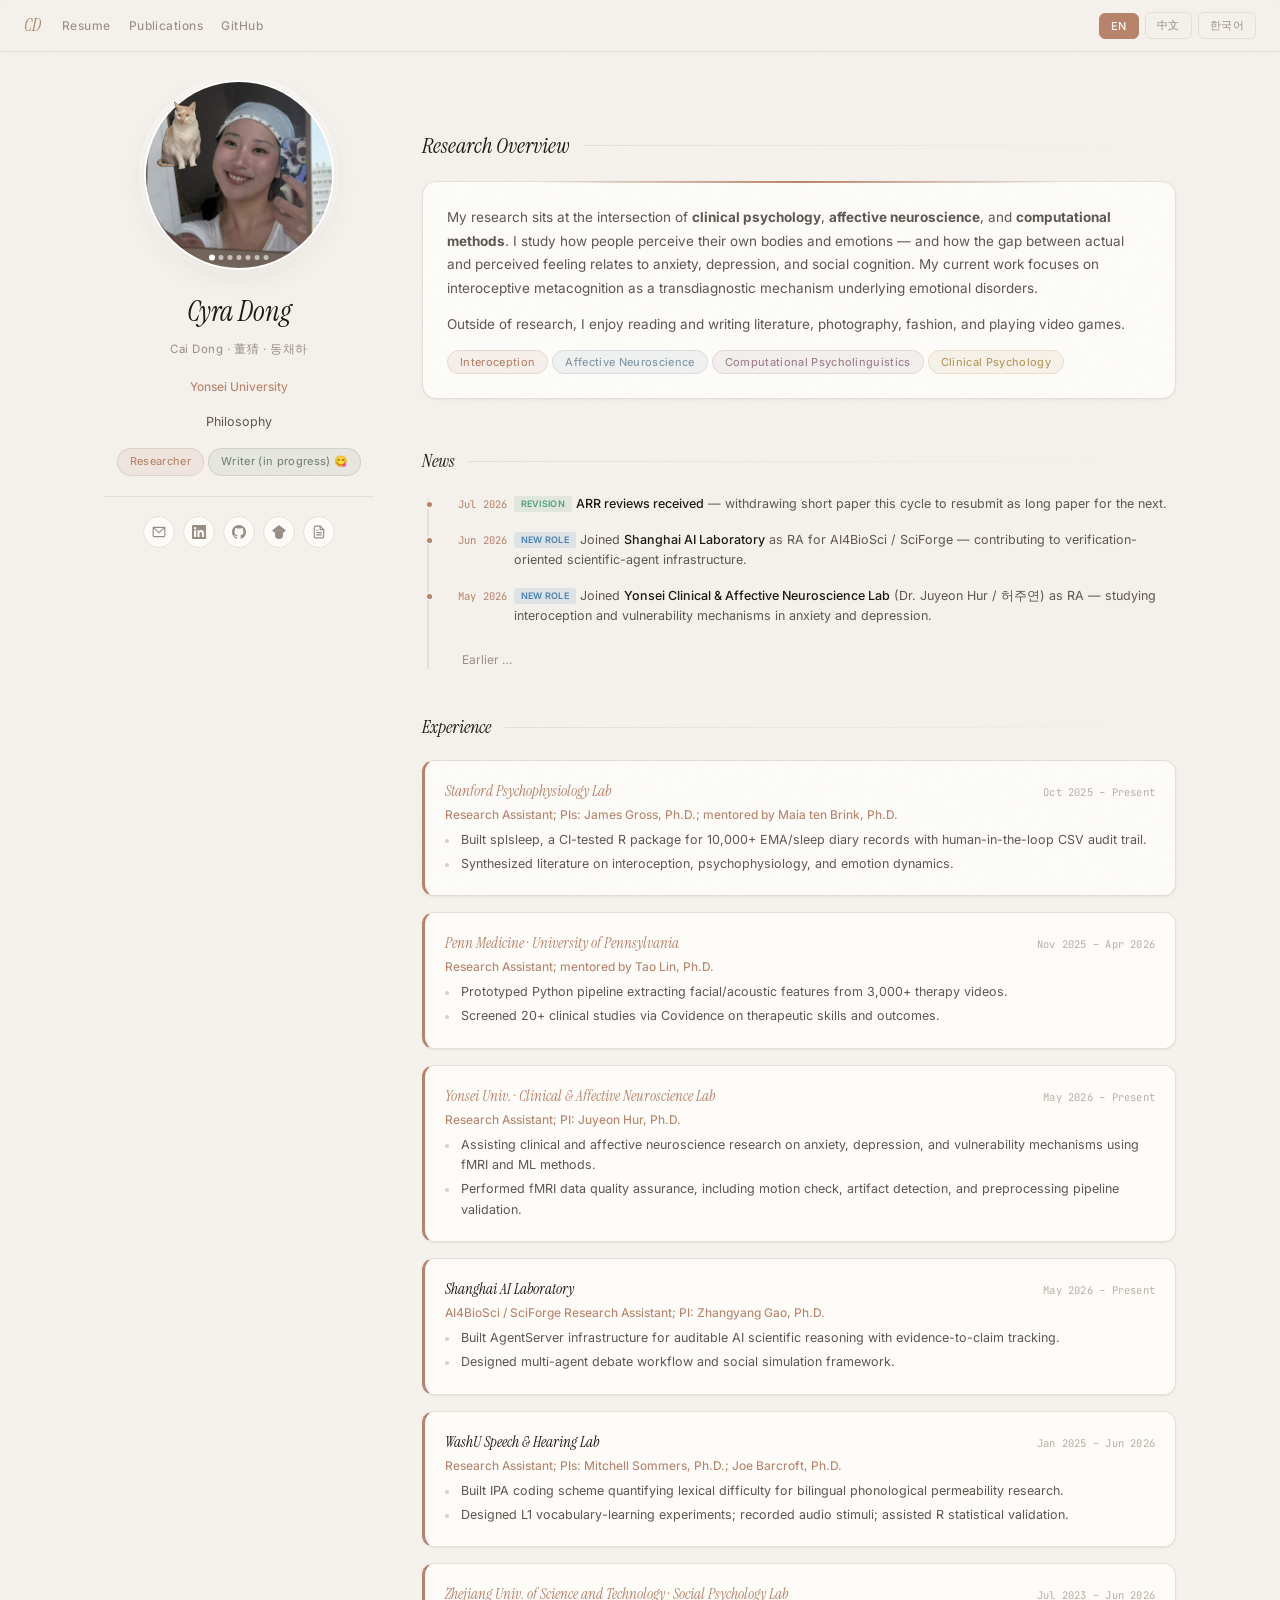
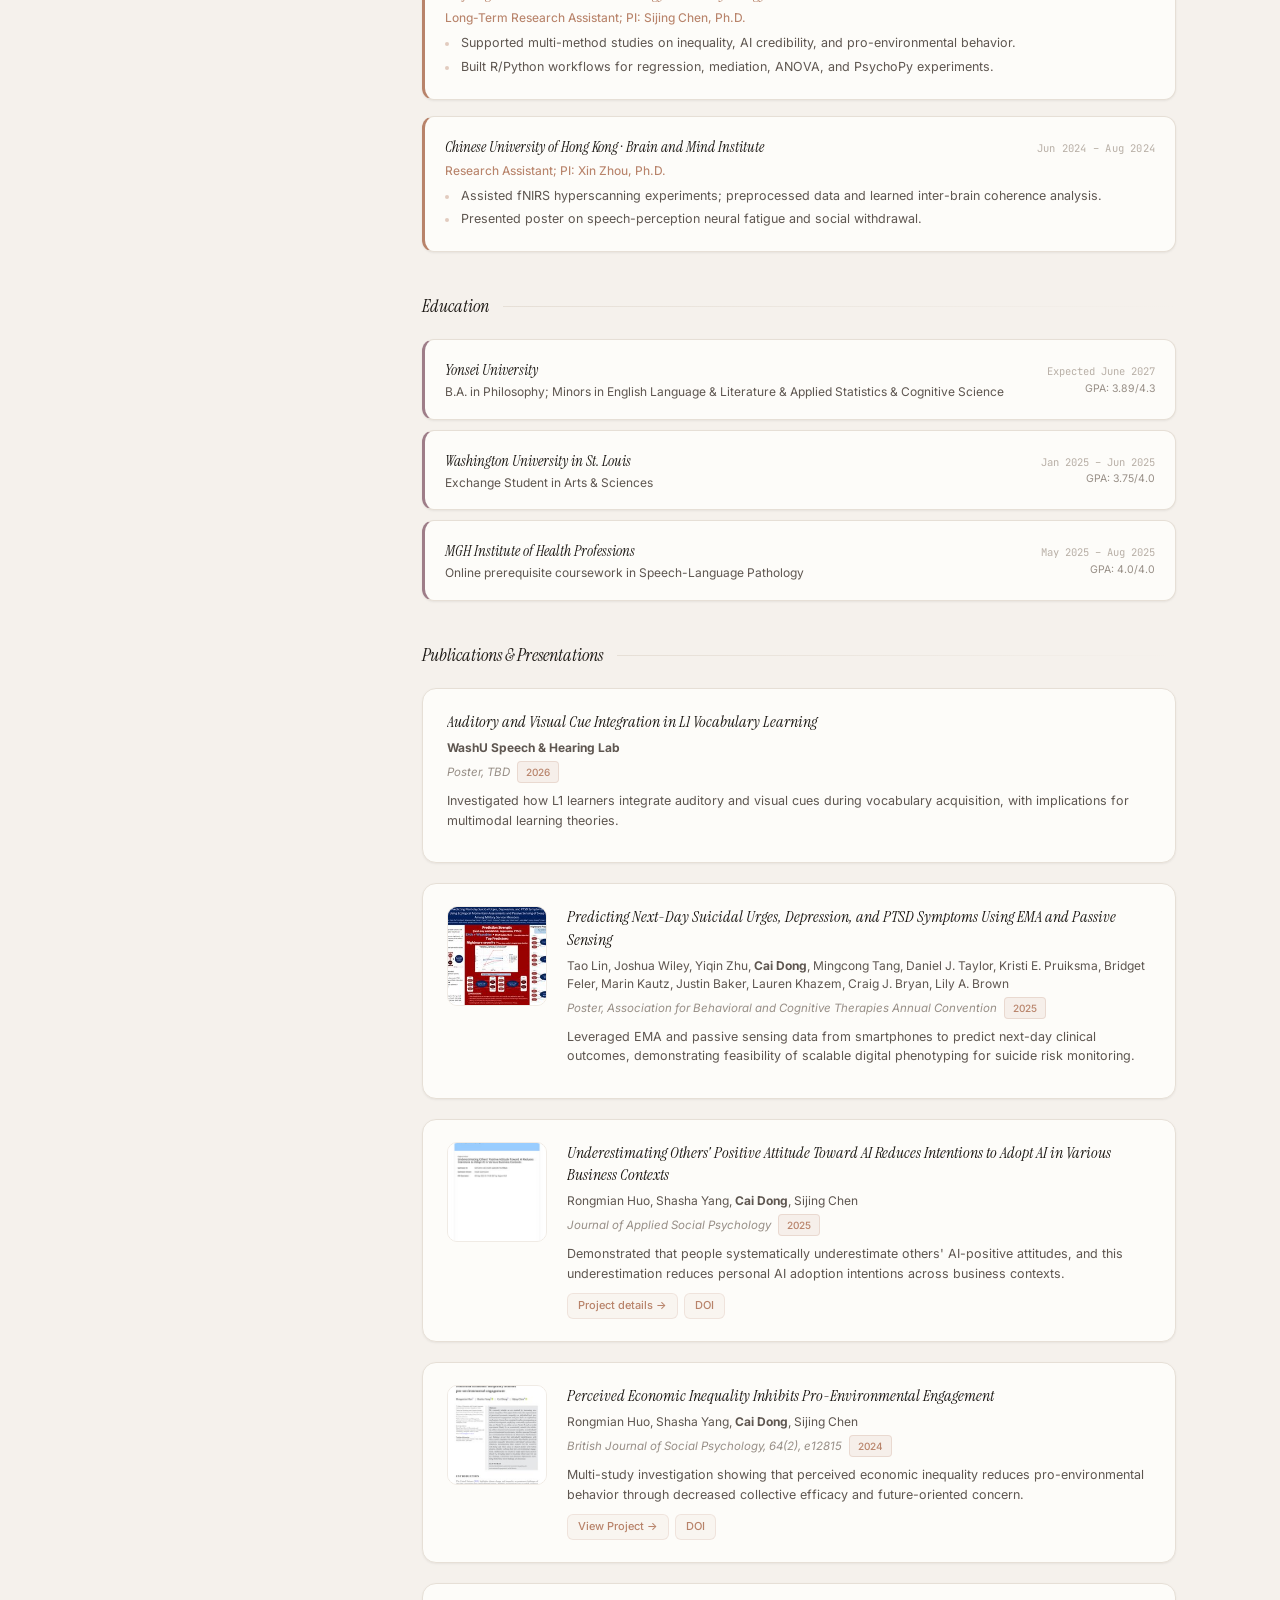
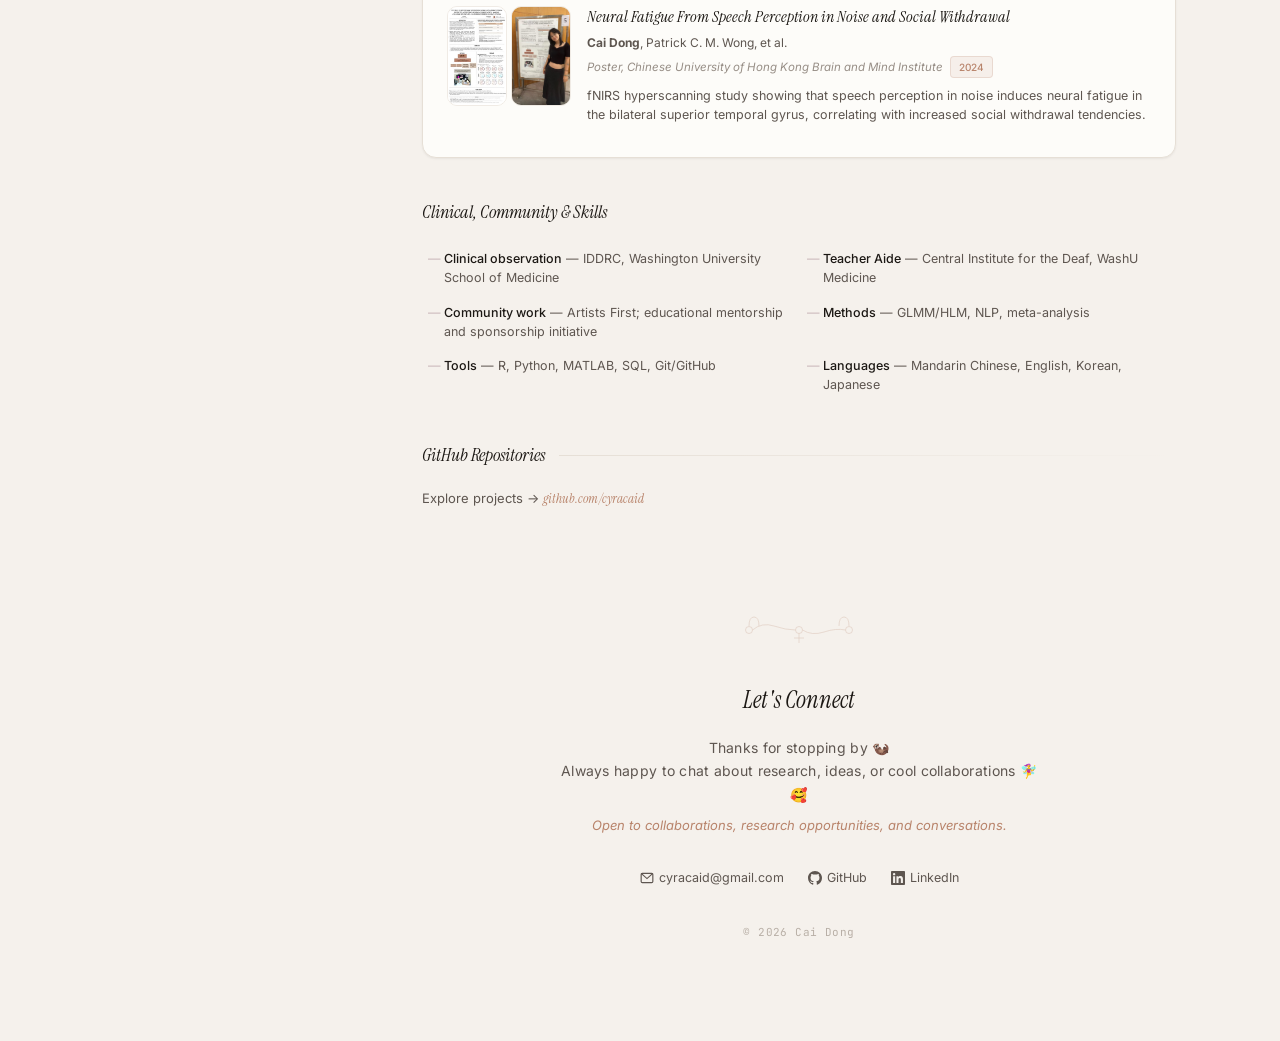
==== template_en.html @ 6b15357b "snapshot: lock English version as template" ====
<!DOCTYPE html>
<html lang="en">
<head>
<meta charset="UTF-8">
<meta name="viewport" content="width=device-width, initial-scale=1.0">
<title>Cyra Dong · Cai Dong · 동채하 — Researcher</title>
<meta name="description" content="Cyra Dong (Cai Dong) — Researcher. Philosophy, Applied Statistics & Cognitive Science @ Yonsei. Research: clinical psychology, affective neuroscience, computational psycholinguistics, AI4MentalHealth.">
<meta name="keywords" content="Cyra Dong, Cai Dong, 董猜, 동채하, Researcher, Yonsei University, clinical psychology, affective neuroscience, computational psycholinguistics, AI4MentalHealth, AI Engineer, Philosophy, Applied Statistics, Cognitive Science">

<!-- Canonical -->
<link rel="canonical" href="https://cyracaid.github.io/">

<!-- Open Graph -->
<meta property="og:title" content="Cyra Dong · Cai Dong · 동채하 — Researcher">
<meta property="og:description" content="Philosophy, Applied Statistics & Cognitive Science @ Yonsei. Research: clinical psychology, affective neuroscience, computational psycholinguistics, AI4MentalHealth.">
<meta property="og:image" content="https://cyracaid.github.io/assets/smilepic_cropped.jpg">
<meta property="og:image:width" content="640">
<meta property="og:image:height" content="640">
<meta property="og:url" content="https://cyracaid.github.io/">
<meta property="og:type" content="website">
<meta property="og:locale" content="en_US">
<meta property="og:site_name" content="Cyra Dong">

<!-- Twitter Card -->
<meta name="twitter:card" content="summary">
<meta name="twitter:title" content="Cyra Dong · Cai Dong · 동채하 — Researcher">
<meta name="twitter:description" content="Philosophy, Applied Statistics & Cognitive Science @ Yonsei. Research: clinical psychology, affective neuroscience, computational psycholinguistics.">
<meta name="twitter:image" content="https://cyracaid.github.io/assets/smilepic_cropped.jpg">

<!-- Hreflang -->
<link rel="alternate" hreflang="en" href="https://cyracaid.github.io/">
<link rel="alternate" hreflang="zh-CN" href="https://cyracaid.github.io/">
<link rel="alternate" hreflang="ko" href="https://cyracaid.github.io/">
<link rel="alternate" hreflang="x-default" href="https://cyracaid.github.io/">

<!-- Favicon -->
<link rel="icon" type="image/svg+xml" href="data:image/svg+xml,%3Csvg xmlns='http://www.w3.org/2000/svg' viewBox='0 0 100 100'%3E%3Crect width='100' height='100' rx='20' fill='%23b8836a'/%3E%3Ctext x='50' y='68' font-family='Georgia,serif' font-size='48' font-style='italic' fill='white' text-anchor='middle'%3ECD%3C/text%3E%3C/svg%3E">

<!-- JSON-LD Structured Data: Person -->
<script type="application/ld+json">
{
  "@context": "https://schema.org",
  "@type": "Person",
  "name": "Cyra Dong",
  "alternateName": ["Cai Dong", "董猜", "동채하"],
  "givenName": "Cai",
  "familyName": "Dong",
  "email": "cyracaid@gmail.com",
  "image": "https://cyracaid.github.io/assets/smilepic_cropped.jpg",
  "url": "https://cyracaid.github.io/",
  "sameAs": [
    "https://github.com/cyracaid",
    "https://linkedin.com/in/cyrad",
    "https://scholar.google.com/citations?user=k2axAvQAAAAJ&hl=en"
  ],
  "jobTitle": ["AI Engineer Intern", "Research Assistant"],
  "alumniOf": [
    {
      "@type": "CollegeOrUniversity",
      "name": "Yonsei University"
    },
    {
      "@type": "CollegeOrUniversity",
      "name": "Washington University in St. Louis"
    }
  ],
  "knowsAbout": [
    "Clinical Psychology",
    "Affective Neuroscience",
    "Computational Psycholinguistics",
    "AI for Mental Health",
    "Machine Learning",
    "Multimodal AI"
  ]
}
</script>

<!-- JSON-LD Structured Data: WebSite -->
<script type="application/ld+json">
{
  "@context": "https://schema.org",
  "@type": "WebSite",
  "name": "Cyra Dong — Portfolio",
  "url": "https://cyracaid.github.io/",
  "description": "Personal portfolio and resume of Cyra Dong (Cai Dong), Researcher at Yonsei University.",
  "inLanguage": ["en", "zh-CN", "ko"]
}
</script>
<link rel="preconnect" href="https://fonts.googleapis.com">
<link rel="preconnect" href="https://fonts.gstatic.com" crossorigin>
<link href="https://fonts.googleapis.com/css2?family=Instrument+Serif:ital@0;1&family=Inter:wght@350;400;450;500;600&family=JetBrains+Mono:wght@400;500&display=swap" rel="stylesheet">
<style>
  *, *::before, *::after { box-sizing: border-box; margin: 0; padding: 0; }

  :root {
    --bg: #f5f1ec;
    --surface: #fdfcf9;
    --surface-float: #ffffff;
    --border: #e6dfd6;
    --border-light: #f0ebe5;
    --text: #1c1814;
    --text-secondary: #5e5650;
    --text-muted: #978e86;
    --text-dim: #b8afa6;
    --accent: #b8836a;
    --accent-hover: #ca9479;
    --accent-deep: #a06d55;
    --accent-cool: #7d97a3;
    --accent-mauve: #9e7d88;
    --accent-green: #708573;
    --accent-gold: #b8965a;
    --glow: rgba(184, 131, 106, 0.08);
    --glow-strong: rgba(184, 131, 106, 0.18);
    --shadow-sm: 0 1px 3px rgba(28,24,20,0.04), 0 1px 2px rgba(28,24,20,0.03);
    --shadow-md: 0 4px 12px rgba(28,24,20,0.05), 0 2px 4px rgba(28,24,20,0.03);
    --shadow-lg: 0 8px 30px rgba(28,24,20,0.06), 0 3px 8px rgba(28,24,20,0.03);
    --font-body: 'Inter', -apple-system, BlinkMacSystemFont, 'SF Pro Text', 'Helvetica Neue', sans-serif;
    --font-display: 'Instrument Serif', Georgia, 'Times New Roman', serif;
    --font-mono: 'JetBrains Mono', 'SF Mono', 'Fira Code', monospace;
  }

  html { scroll-behavior: smooth; }
  body {
    font-family: var(--font-body);
    background: var(--bg);
    color: var(--text);
    -webkit-font-smoothing: antialiased;
    -moz-osx-font-smoothing: grayscale;
    line-height: 1.6;
  }
  a { color: var(--accent); text-decoration: none; transition: color 0.2s; }
  a:hover { color: var(--accent-hover); text-decoration: underline; }
  ::selection { background: var(--accent); color: white; }

  /* noise texture overlay from reference aesthetic */
  body::before {
    content: '';
    position: fixed;
    inset: 0;
    pointer-events: none;
    z-index: 9999;
    opacity: 0.025;
    background-image: url("data:image/svg+xml,%3Csvg viewBox='0 0 256 256' xmlns='http://www.w3.org/2000/svg'%3E%3Cfilter id='noise'%3E%3CfeTurbulence type='fractalNoise' baseFrequency='0.9' numOctaves='4' stitchTiles='stitch'/%3E%3C/filter%3E%3Crect width='100%25' height='100%25' filter='url(%23noise)' opacity='1'/%3E%3C/svg%3E");
    background-repeat: repeat;
    background-size: 256px 256px;
  }

  .top-nav {
    position: fixed; top: 0; left: 0; right: 0; z-index: 100;
    background: rgba(245, 241, 236, 0.82);
    backdrop-filter: blur(16px) saturate(1.3);
    -webkit-backdrop-filter: blur(16px) saturate(1.3);
    border-bottom: 0.5px solid var(--border);
    padding: 0 24px;
    display: flex;
    align-items: center;
    justify-content: space-between;
    height: 52px;
  }
  .nav-left { display: flex; align-items: center; gap: 20px; }
  .nav-logo {
    font-family: var(--font-display);
    font-size: 17px;
    font-style: italic;
    color: var(--accent);
    letter-spacing: 0.02em;
  }
  .nav-links { display: flex; gap: 18px; }
  .nav-links a {
    font-size: 12px;
    font-weight: 450;
    color: var(--text-muted);
    letter-spacing: 0.04em;
    transition: color 0.2s;
    position: relative;
  }
  .nav-links a::after {
    content: '';
    position: absolute;
    bottom: -4px; left: 0;
    width: 0; height: 1.5px;
    background: var(--accent);
    transition: width 0.25s ease;
  }
  .nav-links a:hover { color: var(--text); text-decoration: none; }
  .nav-links a:hover::after { width: 100%; }
  .nav-right { display: flex; align-items: center; gap: 6px; }
  .lang-btn {
    font-size: 11px;
    font-weight: 500;
    padding: 5px 11px;
    border-radius: 6px;
    border: 0.5px solid var(--border);
    background: transparent;
    color: var(--text-muted);
    cursor: pointer;
    transition: all 0.2s;
    font-family: var(--font-body);
    letter-spacing: 0.04em;
  }
  .lang-btn.active {
    background: var(--accent);
    color: white;
    border-color: var(--accent);
    font-weight: 500;
  }
  .lang-btn:not(.active):hover {
    border-color: var(--accent);
    color: var(--text);
    background: var(--glow);
  }

  /* ========== Two-Column Layout ========== */
  .page-wrap {
    max-width: 1120px;
    margin: 0 auto;
    padding: 80px 24px 60px;
    display: grid;
    grid-template-columns: 270px 1fr;
    gap: 48px;
  }

  @media (max-width: 840px) {
    .page-wrap {
      grid-template-columns: 1fr;
      gap: 24px;
    }
  }

  /* ========== Sidebar ========== */
  .sidebar {
    position: relative;
  }
  @media (min-width: 841px) {
    .sidebar {
      position: sticky;
      top: 80px;
      align-self: start;
      max-height: calc(100vh - 100px);
      overflow-y: auto;
    }
  }

  .sidebar-inner {
    display: flex;
    flex-direction: column;
    gap: 16px;
  }

  /* Photo Carousel */
  .photo-carousel {
    position: relative;
    width: 190px;
    height: 190px;
    margin: 0 auto 10px;
    border-radius: 50%;
    overflow: hidden;
    border: 2px solid var(--surface-float);
    box-shadow: var(--shadow-lg), 0 0 0 5px rgba(253,252,249,0.6);
    flex-shrink: 0;
  }
  .carousel-track {
    display: flex;
    transition: transform 0.45s cubic-bezier(0.33, 1, 0.68, 1);
    height: 100%;
  }
  .carousel-slide {
    width: 100%;
    height: 100%;
    flex-shrink: 0;
    object-fit: cover;
    object-position: center 30%;
    display: block;
  }
  .carousel-btn {
    position: absolute;
    top: 50%;
    transform: translateY(-50%);
    width: 24px;
    height: 24px;
    border-radius: 50%;
    border: 0.5px solid var(--border);
    background: var(--surface);
    color: var(--text-muted);
    cursor: pointer;
    display: flex;
    align-items: center;
    justify-content: center;
    font-size: 10px;
    transition: all 0.2s;
    opacity: 0;
    z-index: 2;
  }
  .photo-carousel:hover .carousel-btn {
    opacity: 1;
  }
  .carousel-btn:hover {
    color: var(--accent);
    border-color: var(--accent);
    background: var(--surface-float);
  }
  .carousel-prev { left: 4px; }
  .carousel-next { right: 4px; }
  .carousel-dots {
    position: absolute;
    bottom: 8px;
    left: 50%;
    transform: translateX(-50%);
    display: flex;
    gap: 4px;
  }
  .carousel-dot {
    width: 5px;
    height: 5px;
    border-radius: 50%;
    background: rgba(255,255,255,0.6);
    transition: all 0.25s;
    cursor: pointer;
    border: none;
  }
  .carousel-dot.active {
    background: white;
    transform: scale(1.2);
  }

  .sidebar-name {
    font-family: var(--font-display);
    font-size: 28px;
    font-style: italic;
    color: var(--text);
    line-height: 1.15;
    text-align: center;
  }
  .sidebar-alt {
    font-size: 11.5px;
    color: var(--text-muted);
    text-align: center;
    letter-spacing: 0.05em;
    margin-top: -4px;
  }
  .sidebar-affil {
    font-size: 12px;
    color: var(--accent);
    text-align: center;
    font-weight: 450;
    margin-top: 2px;
  }
  .sidebar-bio {
    font-size: 12.5px;
    color: var(--text-secondary);
    line-height: 1.65;
    text-align: center;
    padding: 0 4px;
  }
  .sidebar-tags {
    display: flex;
    flex-wrap: wrap;
    justify-content: center;
    gap: 4px;
  }
  .sidebar-links {
    display: flex;
    justify-content: center;
    align-items: center;
    gap: 8px;
    flex-wrap: wrap;
  }
  .sidebar-icon {
    display: inline-flex;
    align-items: center;
    justify-content: center;
    width: 32px;
    height: 32px;
    border-radius: 50%;
    color: var(--text-muted);
    background: var(--surface);
    border: 0.5px solid var(--border);
    transition: all 0.2s ease;
  }
  .sidebar-icon:hover {
    color: var(--accent);
    background: var(--surface-float);
    border-color: var(--accent);
    transform: translateY(-2px);
    box-shadow: var(--shadow-sm);
    text-decoration: none;
  }
  .sidebar-icon svg { display: block; }
  .cv-link {
    display: inline-flex;
    align-items: center;
    justify-content: center;
    gap: 4px;
    font-size: 11px;
    font-weight: 500;
    padding: 5px 14px;
    border-radius: 8px;
    color: var(--accent);
    background: rgba(184, 131, 106, 0.06);
    border: 0.5px solid rgba(184, 131, 106, 0.15);
    transition: all 0.2s;
    text-decoration: none;
    margin: 0 auto;
  }
  .cv-link:hover {
    background: rgba(184, 131, 106, 0.12);
    border-color: var(--accent);
    transform: translateY(-1px);
    text-decoration: none;
  }
  .sidebar-divider {
    height: 0.5px;
    background: var(--border);
    margin: 4px 0;
  }

  /* ========== Main Content ========== */
  .main-content {
    min-width: 0;
  }

  .tag {
    font-size: 11px;
    font-weight: 450;
    padding: 4px 12px;
    border-radius: 100px;
    letter-spacing: 0.03em;
    border: 0.5px solid transparent;
  }
  .tag-accent { background: rgba(184, 131, 106, 0.1); color: var(--accent); border-color: rgba(184, 131, 106, 0.2); }
  .tag-cool  { background: rgba(125, 151, 163, 0.1); color: var(--accent-cool); border-color: rgba(125, 151, 163, 0.2); }
  .tag-mauve { background: rgba(158, 125, 136, 0.1); color: var(--accent-mauve); border-color: rgba(158, 125, 136, 0.2); }
  .tag-green { background: rgba(112, 133, 115, 0.1); color: var(--accent-green); border-color: rgba(112, 133, 115, 0.2); }
  .tag-gold  { background: rgba(184, 150, 90, 0.1); color: var(--accent-gold); border-color: rgba(184, 150, 90, 0.2); }

  .sidebar-icon-link { color: var(--text-muted); font-size: 12px; transition: color 0.2s; }
  .sidebar-icon-link:hover { color: var(--accent); text-decoration: none; }

  /* Section */
  .section { margin: 40px 0; }
  .section-lg { margin: 48px 0; }
  .section-sm { margin: 28px 0; }
  .section-header {
    display: flex;
    align-items: center;
    gap: 14px;
    margin-bottom: 18px;
  }
  .section-title {
    font-family: var(--font-display);
    font-size: 18px;
    font-style: italic;
    color: var(--text);
    white-space: nowrap;
  }
  .section-title-lg {
    font-family: var(--font-display);
    font-size: 22px;
    font-style: italic;
    color: var(--text);
    white-space: nowrap;
  }
  .section-rule {
    flex: 1;
    height: 0.5px;
    background: linear-gradient(90deg, var(--border) 0%, transparent 100%);
  }

  /* Research Overview */
  .research-overview {
    padding: 24px;
    background: var(--surface);
    border: 0.5px solid var(--border);
    border-radius: 14px;
    box-shadow: var(--shadow-sm);
    position: relative;
  }
  .research-overview::before {
    content: '';
    position: absolute;
    top: -1px; left: 15%; right: 15%;
    height: 2px;
    background: linear-gradient(90deg, transparent, var(--accent), transparent);
    border-radius: 2px;
  }
  .research-overview p {
    font-size: 13.5px;
    line-height: 1.75;
    color: var(--text-secondary);
    margin-bottom: 12px;
  }
  .research-overview p:last-child { margin-bottom: 0; }
  .research-areas {
    display: flex;
    flex-wrap: wrap;
    gap: 6px;
    margin-top: 14px;
  }

  /* News Timeline */
  .news-timeline {
    position: relative;
    padding-left: 20px;
  }
  .news-timeline::before {
    content: '';
    position: absolute;
    left: 5px;
    top: 4px;
    bottom: 4px;
    width: 1.5px;
    background: var(--border);
  }
  .news-item {
    position: relative;
    padding: 0 0 16px 16px;
    display: flex;
    flex-direction: row;
    gap: 6px;
  }
  .news-item:last-child { padding-bottom: 0; }
  .news-item::before {
    content: '';
    position: absolute;
    left: -17px;
    top: 6px;
    width: 9px;
    height: 9px;
    border-radius: 50%;
    background: var(--accent);
    border: 2px solid var(--bg);
    z-index: 1;
  }
  .news-date {
    font-family: var(--font-mono);
    font-size: 10.5px;
    color: var(--accent);
    letter-spacing: 0.02em;
    white-space: nowrap;
    flex-shrink: 0;
    padding-top: 2px;
  }
  .news-content {
    font-size: 12.5px;
    color: var(--text-secondary);
    line-height: 1.6;
  }
  .news-content strong { color: var(--text); font-weight: 500; }
  .news-tags { display: inline-flex; margin-right: 4px; vertical-align: middle; }
  .news-tag {
    display: inline-block;
    font-size: 9px;
    font-weight: 600;
    padding: 1px 7px;
    border-radius: 3px;
    letter-spacing: 0.03em;
    text-transform: uppercase;
  }
  .news-tag.pub { background: rgba(184, 131, 106, 0.15); color: #b8836a; }
  .news-tag.role { background: rgba(70, 130, 180, 0.12); color: #4682b4; }
  .news-tag.leave { background: rgba(220, 120, 140, 0.15); color: #dc788c; }
  .news-tag.award { background: rgba(80, 160, 120, 0.12); color: #50a078; }
  .news-tag.talk { background: rgba(140, 110, 180, 0.12); color: #8c6eb4; }
  .news-tag.poster { background: rgba(220, 160, 80, 0.15); color: #d4a04e; }

  /* Publication Cards — Unified Showcase Component */
  .pub-showcase {
    background: var(--surface);
    border: 0.5px solid var(--border);
    border-radius: 14px;
    margin-bottom: 20px;
    box-shadow: var(--shadow-sm);
    transition: transform 0.25s ease, box-shadow 0.25s ease, border-color 0.25s ease;
    overflow: hidden;
    cursor: pointer;
    position: relative;
  }
  .pub-showcase:hover {
    transform: translateY(-3px);
    box-shadow: 0 6px 24px rgba(28,24,20,0.07);
    border-color: var(--accent);
  }
  .pub-showcase-inner {
    padding: 22px 24px;
    display: flex;
    gap: 20px;
    align-items: flex-start;
  }
  @media (max-width: 640px) {
    .pub-showcase-inner { flex-direction: column; padding: 18px; gap: 14px; }
  }
  .pub-thumb {
    width: 100px;
    height: 100px;
    border-radius: 10px;
    flex-shrink: 0;
    overflow: hidden;
    background: var(--bg);
    border: 0.5px solid var(--border-light);
  }
  .pub-thumb img {
    width: 100%;
    height: 100%;
    object-fit: cover;
    display: block;
  }
  .pub-thumb-duo {
    display: flex;
    gap: 4px;
    width: 120px;
    height: 100px;
    flex-shrink: 0;
  }
  .pub-thumb-duo img {
    width: 50%;
    height: 100%;
    object-fit: cover;
    border-radius: 10px;
    border: 0.5px solid var(--border-light);
  }
  .pub-body { flex: 1; min-width: 0; }
  .pub-body-title {
    font-family: var(--font-display);
    font-size: 16px;
    font-style: italic;
    color: var(--text);
    line-height: 1.4;
    margin-bottom: 6px;
    display: -webkit-box;
    -webkit-line-clamp: 2;
    -webkit-box-orient: vertical;
    overflow: hidden;
  }
  .pub-body-title a { color: inherit; text-decoration: none; }
  .pub-body-title a:hover { color: var(--accent); text-decoration: underline; }
  .pub-body-authors {
    font-size: 12px;
    color: var(--text-secondary);
    line-height: 1.5;
    margin-bottom: 4px;
    display: -webkit-box;
    -webkit-line-clamp: 2;
    -webkit-box-orient: vertical;
    overflow: hidden;
  }
  .pub-body-venue {
    font-size: 11.5px;
    color: var(--text-muted);
    font-style: italic;
    margin-bottom: 8px;
  }
  .pub-body-venue .venue-tag {
    display: inline-block;
    font-style: normal;
    font-size: 10px;
    font-weight: 500;
    padding: 2px 8px;
    border-radius: 4px;
    margin-left: 4px;
    background: rgba(184, 131, 106, 0.1);
    color: var(--accent);
    border: 0.5px solid rgba(184, 131, 106, 0.2);
  }
  .pub-body-snip {
    font-size: 12.5px;
    color: var(--text-secondary);
    line-height: 1.55;
    margin-bottom: 10px;
    display: -webkit-box;
    -webkit-line-clamp: 3;
    -webkit-box-orient: vertical;
    overflow: hidden;
  }
  .pub-body-links {
    display: flex;
    flex-wrap: wrap;
    gap: 6px;
  }
  .pub-body-links a {
    display: inline-flex;
    align-items: center;
    gap: 4px;
    font-size: 11px;
    font-weight: 500;
    padding: 3px 10px;
    border-radius: 6px;
    text-decoration: none;
    color: var(--accent);
    background: rgba(184, 131, 106, 0.06);
    border: 0.5px solid rgba(184, 131, 106, 0.15);
    transition: background 0.2s ease, border-color 0.2s ease;
    position: relative;
    z-index: 2;
  }
  .pub-body-links a:hover {
    background: rgba(184, 131, 106, 0.12);
    border-color: rgba(184, 131, 106, 0.3);
    text-decoration: none;
  }
  .pub-showcase.clickable::after {
    content: '→';
    position: absolute;
    right: 18px;
    top: 50%;
    transform: translateY(-50%);
    font-size: 16px;
    color: var(--text-dim);
    opacity: 0;
    transition: opacity 0.25s ease, transform 0.25s ease;
  }
  .pub-showcase.clickable:hover::after {
    opacity: 1;
    transform: translateY(-50%) translateX(3px);
    color: var(--accent);
  }

  /* Entries */
  .entry {
    margin-bottom: 16px;
    padding: 18px 20px;
    background: var(--surface);
    border: 0.5px solid var(--border);
    border-radius: 12px;
    border-left: 3px solid var(--accent);
    box-shadow: var(--shadow-sm);
    transition: transform 0.25s ease, box-shadow 0.25s ease, border-color 0.25s ease;
  }
  .entry:hover { transform: translateY(-2px); box-shadow: var(--shadow-md); border-color: var(--accent); }
  .entry-header {
    display: flex;
    justify-content: space-between;
    align-items: baseline;
    flex-wrap: wrap;
    gap: 4px;
  }
  .entry-org {
    font-family: var(--font-display);
    font-size: 15px;
    font-style: italic;
    color: var(--text);
  }
  .entry-date {
    font-size: 10.5px;
    color: var(--text-dim);
    font-family: var(--font-mono);
    white-space: nowrap;
    letter-spacing: 0.02em;
  }
  .entry-role {
    font-size: 12px;
    color: var(--accent);
    font-weight: 450;
    margin: 2px 0 6px;
  }
  .entry-bullets { padding-left: 16px; }
  .entry-bullets li {
    font-size: 12.5px;
    color: var(--text-secondary);
    line-height: 1.65;
    margin-bottom: 3px;
    list-style: none;
    position: relative;
  }
  .entry-bullets li::before {
    content: '';
    position: absolute;
    left: -16px;
    top: 9px;
    width: 4px; height: 4px;
    border-radius: 50%;
    background: var(--accent);
    opacity: 0.4;
  }

  /* Projects */
  .timeline-sub {
    margin: 10px 0 6px 20px;
    padding: 0;
  }
  .timeline-sub .tl-item {
    position: relative;
    padding: 0 0 14px 18px;
    border-left: 2px solid var(--border);
  }
  .timeline-sub .tl-item:last-child {
    border-left-color: transparent;
    padding-bottom: 0;
  }
  .timeline-sub .tl-item::before {
    content: '';
    position: absolute;
    left: -6px;
    top: 5px;
    width: 10px;
    height: 10px;
    border-radius: 50%;
    background: var(--accent-cool);
    border: 2px solid var(--bg);
  }
  .tl-header {
    display: flex;
    justify-content: space-between;
    align-items: baseline;
    gap: 12px;
    margin-bottom: 4px;
  }
  /* Education */
  .edu-card {
    background: var(--surface);
    border: 0.5px solid var(--border);
    border-radius: 12px;
    padding: 18px 20px;
    margin-bottom: 10px;
    border-left: 3px solid var(--accent-mauve);
    box-shadow: var(--shadow-sm);
    transition: transform 0.25s ease, box-shadow 0.25s ease, border-color 0.25s ease;
  }
  .edu-card:hover { transform: translateY(-2px); box-shadow: var(--shadow-md); border-color: var(--accent-mauve); }
  .edu-row {
    display: flex;
    justify-content: space-between;
    align-items: baseline;
    flex-wrap: wrap;
    gap: 4px;
  }
  .edu-school {
    font-family: var(--font-display);
    font-size: 15px;
    font-style: italic;
    color: var(--text);
  }
  .edu-degree {
    font-size: 12px;
    color: var(--text-secondary);
    margin-top: 2px;
    line-height: 1.4;
  }
  .edu-date {
    font-size: 10.5px;
    color: var(--text-dim);
    font-family: var(--font-mono);
    white-space: nowrap;
  }
  .edu-gpa {
    font-size: 10.5px;
    color: var(--text-muted);
    margin-top: 1px;
  }

  /* Honors */
  .honors-grid {
    display: grid;
    grid-template-columns: 1fr 1fr;
    gap: 4px;
  }
  .honor-item {
    font-size: 12.5px;
    color: var(--text-secondary);
    line-height: 1.5;
    padding: 6px 8px 6px 22px;
    position: relative;
  }
  .honor-item:hover { }
  .honor-item::before {
    content: '—';
    position: absolute;
    left: 6px;
    top: 6px;
    color: var(--accent-mauve);
    opacity: 0.5;
  }
  .honor-item strong { color: var(--text); font-weight: 500; }

  .repo-footnote {
    font-size: 13px;
    color: var(--text-secondary);
    margin-top: 8px;
  }
  .repo-footnote a {
    color: var(--accent);
    font-family: var(--font-display);
    font-style: italic;
    text-decoration: none;
  }
  .repo-footnote a:hover { color: var(--accent-hover); text-decoration: underline; }

  /* ========== Project Detail View ========== */
  #view-project { display: none; }
  body.project-view #view-home { display: none; }
  body.project-view #view-project { display: block; }
  body.project-view .top-nav { display: none; }
  body.project-view .footer { display: none; }
  body.project-view .page-wrap { padding-top: 0; }

  .project-detail {
    padding: 24px 0;
  }
  .back-link {
    display: inline-flex;
    align-items: center;
    gap: 6px;
    font-size: 12px;
    font-weight: 450;
    color: var(--text-muted);
    margin-bottom: 28px;
    padding: 6px 14px;
    border-radius: 8px;
    background: var(--surface);
    border: 0.5px solid var(--border);
    cursor: pointer;
    transition: all 0.2s;
    text-decoration: none;
  }
  .back-link:hover {
    color: var(--accent);
    border-color: var(--accent);
    background: var(--glow);
    text-decoration: none;
  }
  .project-detail-header {
    margin-bottom: 32px;
    padding-bottom: 24px;
    border-bottom: 0.5px solid var(--border);
  }
  .project-detail-title {
    font-family: var(--font-display);
    font-size: 28px;
    font-style: italic;
    line-height: 1.25;
    color: var(--text);
    margin-bottom: 12px;
  }
  .project-detail-meta {
    font-size: 13px;
    color: var(--text-secondary);
    line-height: 1.6;
    margin-bottom: 8px;
  }
  .project-detail-meta strong {
    font-weight: 500;
    color: var(--text);
  }
  .project-detail-tags {
    display: flex;
    flex-wrap: wrap;
    gap: 6px;
    margin: 10px 0;
  }
  .project-links-bar {
    display: flex;
    flex-wrap: wrap;
    gap: 8px;
    margin-top: 14px;
  }
  .project-links-bar a {
    display: inline-flex;
    align-items: center;
    gap: 4px;
    font-size: 11.5px;
    font-weight: 500;
    padding: 5px 14px;
    border-radius: 8px;
    text-decoration: none;
    color: var(--accent);
    background: rgba(184, 131, 106, 0.06);
    border: 0.5px solid rgba(184, 131, 106, 0.15);
    transition: background 0.2s ease, border-color 0.2s ease, transform 0.2s ease;
  }
  .project-links-bar a:hover {
    background: rgba(184, 131, 106, 0.12);
    border-color: rgba(184, 131, 106, 0.3);
    transform: translateY(-1px);
    text-decoration: none;
  }
  .project-detail-section {
    margin-bottom: 28px;
  }
  .project-detail-section h3 {
    font-family: var(--font-display);
    font-size: 18px;
    font-style: italic;
    color: var(--text);
    margin-bottom: 10px;
    padding-bottom: 6px;
    border-bottom: 0.5px solid var(--border-light);
  }
  .project-detail-section p {
    font-size: 13.5px;
    line-height: 1.7;
    color: var(--text-secondary);
    margin-bottom: 8px;
  }
  .project-detail-section ul {
    margin: 6px 0 6px 18px;
    padding: 0;
  }
  .project-detail-section ul li {
    font-size: 13px;
    line-height: 1.6;
    color: var(--text-secondary);
    margin-bottom: 3px;
  }
  .project-figure {
    margin: 16px 0;
    padding: 16px;
    background: var(--surface);
    border: 0.5px solid var(--border);
    border-radius: 12px;
    box-shadow: var(--shadow-sm);
    text-align: center;
  }
  .project-figure img {
    max-width: 100%;
    height: auto;
    border-radius: 8px;
    display: block;
    margin: 0 auto;
  }
  .project-figure figcaption {
    font-size: 11px;
    color: var(--text-muted);
    margin-top: 8px;
    line-height: 1.4;
  }
  .project-figure-placeholder {
    padding: 40px 20px;
    background: var(--bg);
    border-radius: 8px;
    color: var(--text-dim);
    font-size: 12px;
    border: 1px dashed var(--border);
  }

  .pub-card.clickable {
    cursor: pointer;
    position: relative;
  }
  .pub-card.clickable::after {
    content: '→';
    position: absolute;
    right: 16px;
    top: 50%;
    transform: translateY(-50%);
    font-size: 14px;
    color: var(--text-dim);
    opacity: 0;
    transition: opacity 0.25s ease, transform 0.25s ease;
  }
  .pub-card.clickable:hover::after {
    opacity: 1;
    transform: translateY(-50%) translateX(3px);
    color: var(--accent);
  }
  .pub-card.clickable:hover {
    border-color: var(--accent);
    box-shadow: 0 4px 16px rgba(184, 131, 106, 0.1);
    transform: translateY(-3px);
  }
  .pub-card.clickable .pub-card-links a {
    position: relative;
    z-index: 2;
  }

  @media (max-width: 640px) {
    .project-detail-title { font-size: 22px; }
    .project-detail-section h3 { font-size: 16px; }
    .project-figure { padding: 10px; }
    .nav-links a[data-project] { display: none; }
  }

  .lang-content { display: none; }
  .lang-content.active { display: block; }

  .footer {
    text-align: center;
    padding: 36px 0 16px;
    border-top: 0.5px solid var(--border);
    margin-top: 48px;
  }
  .footer-text {
    font-size: 11px;
    color: var(--text-dim);
    letter-spacing: 0.02em;
  }
  .footer-text a { color: var(--text-muted); }
  .footer-text a:hover { color: var(--accent); }

  .footer-contact {
    display: flex;
    flex-direction: column;
    align-items: center;
    gap: 12px;
    margin-bottom: 16px;
  }
  .footer-label {
    font-family: var(--font-display);
    font-size: 16px;
    font-style: italic;
    color: var(--text-muted);
    letter-spacing: 0.03em;
  }
  .footer-icons {
    display: flex;
    gap: 10px;
    justify-content: center;
  }
  .footer-copy {
    margin-top: 4px;
  }

  @media (max-width: 640px) {
    .page-wrap { padding: 72px 16px 40px; }

    .honors-grid { grid-template-columns: 1fr; }
    .entry-header { flex-direction: column; align-items: flex-start; }
    .top-nav { padding: 0 16px; height: 48px; }
    .nav-links { gap: 12px; }
    .nav-links a { font-size: 11px; }
    .section { margin: 32px 0; }
    .entry, .edu-card, .pub-card { padding: 14px 16px; }
  }

  .sidebar-inner { position: relative; }

  /* Cat companion — subtle decorative element beside avatar */
  .cat-companion {
    position: absolute;
    top: -12px;
    left: 20px;
    width: 120px;
    height: 120px;
    pointer-events: auto;
    cursor: grab;
    z-index: 1;
    animation: catFloat 5s ease-in-out infinite;
    user-select: none;
  }
  .cat-companion:active { cursor: grabbing; }
  .cat-companion img {
    width: 100%;
    height: 100%;
    object-fit: contain;
    display: block;
  }
  @keyframes catFloat {
    0%, 100% { transform: translateY(0); }
    50% { transform: translateY(-5px); }
  }
  @keyframes catBoop {
    0% { transform: scale(1) translateY(0); }
    30% { transform: scale(1.25) translateY(-8px); }
    60% { transform: scale(0.95) translateY(2px); }
    100% { transform: scale(1) translateY(0); }
  }

  /* Footer */
  .site-footer {
    text-align: center;
    padding: 60px 0 40px;
    max-width: 480px;
    margin: 0 auto;
  }
  .footer-ornament { margin-bottom: 24px; color: var(--accent); }
  .footer-heading {
    font-family: var(--font-display);
    font-size: 24px;
    font-style: italic;
    color: var(--text);
    margin-bottom: 16px;
    font-weight: 400;
  }
  .footer-text {
    font-size: 14px;
    color: var(--text-secondary);
    line-height: 1.7;
    margin-bottom: 8px;
  }
  .footer-tagline {
    font-size: 13px;
    color: var(--accent);
    font-style: italic;
    margin-bottom: 28px;
  }
  .footer-links {
    display: flex;
    flex-wrap: wrap;
    justify-content: center;
    gap: 8px;
    margin-bottom: 32px;
  }
  .footer-link {
    display: inline-flex;
    align-items: center;
    gap: 5px;
    font-size: 12.5px;
    color: var(--text-secondary);
    padding: 4px 8px;
    border-radius: 6px;
    transition: color 0.2s;
    text-decoration: none;
  }
  .footer-link:hover {
    color: var(--accent);
    text-decoration: none;
  }
  .footer-link svg { flex-shrink: 0; }
  .footer-copy {
    font-size: 11px;
    color: var(--text-dim);
    font-family: var(--font-mono);
    letter-spacing: 0.04em;
  }
  .news-toggle {
    display: block;
    cursor: pointer;
    font-size: 12px;
    color: var(--text-muted);
    padding: 8px 0 4px 20px;
    user-select: none;
    transition: color 0.2s;
  }
  .news-toggle:hover { color: var(--accent); }
</style>
</head>
<body>

<nav class="top-nav">
  <div class="nav-left">
    <span class="nav-logo">CD</span>
    <div class="nav-links">
      <a href="#resume">Resume</a>
      <a href="#publications" onclick="scrollToPublications(event)">Publications</a>
      <a href="#repos">GitHub</a>
    </div>
  </div>
  <div class="nav-right">
    <button class="lang-btn active" onclick="switchLang('en')" id="lang-en">EN</button>
    <button class="lang-btn" onclick="switchLang('cn')" id="lang-cn">中文</button>
    <button class="lang-btn" onclick="switchLang('ko')" id="lang-ko">한국어</button>
  </div>
</nav>

<div class="page-wrap">

  <!-- ============ SIDEBAR ============ -->
  <aside class="sidebar">
    <div class="sidebar-inner">

      <!-- Photo Carousel -->
      <div class="photo-carousel" id="photo-carousel">
        <div class="carousel-track" id="carousel-track">
          <img class="carousel-slide" src="assets/smilepic_cropped.jpg" alt="Cyra Dong" loading="lazy">
          <img class="carousel-slide" src="assets/0a75c77d16a473605375f1a25f370422.jpg" alt="Cyra Dong" loading="lazy">
          <img class="carousel-slide" src="assets/1a86998663c2306c857f7e0c50525be5.jpg" alt="Cyra Dong" loading="lazy">
          <img class="carousel-slide" src="assets/2f4142c66f59bec4093fe65c86e9337a.jpg" alt="Cyra Dong" loading="lazy">
          <img class="carousel-slide" src="assets/4018941fbd273a3c47ced7e0d4728a4d.jpg" alt="Cyra Dong" loading="lazy">
          <img class="carousel-slide" src="assets/666dbca41af39f23eda74ede8f5f20d7.jpg" alt="Cyra Dong" loading="lazy">
          <div class="carousel-slide" style="background: var(--bg); display: flex; align-items: center; justify-content: center; color: var(--text-dim); font-size: 28px; font-family: var(--font-display); font-style: italic;">+</div>
        </div>
        <button class="carousel-btn carousel-prev" onclick="prevPhoto()" aria-label="Previous photo">‹</button>
        <button class="carousel-btn carousel-next" onclick="nextPhoto()" aria-label="Next photo">›</button>
        <div class="carousel-dots" id="carousel-dots"></div>
      </div>
      <!-- Cat Guagua companion -->
      <div class="cat-companion">
        <img src="assets/guagua_cutout.gif" alt="瓜瓜" loading="lazy">
      </div>

      <div class="sidebar-name">Cyra Dong</div>
      <div class="sidebar-alt">Cai Dong · 董猜 · 동채하</div>
      <div class="sidebar-affil">Yonsei University</div>
      <div class="sidebar-bio lang-content active" data-lang="en">Philosophy</div>
      <div class="sidebar-bio lang-content" data-lang="cn">哲学</div>
      <div class="sidebar-bio lang-content" data-lang="ko">철학</div>
      <div class="sidebar-tags">
        <span class="tag tag-accent">Researcher</span>
        <span class="tag tag-green">Writer (in progress) 😋</span>
      </div>

      <div class="sidebar-divider"></div>

      <div class="sidebar-links">
        <a href="mailto:cyracaid@gmail.com" class="sidebar-icon" title="Email" aria-label="Email">
          <svg width="14" height="14" viewBox="0 0 24 24" fill="none" stroke="currentColor" stroke-width="2" stroke-linecap="round" stroke-linejoin="round"><rect x="2" y="4" width="20" height="16" rx="2"/><path d="M22 4L12 13 2 4"/></svg>
        </a>
        <a href="https://linkedin.com/in/cyrad" class="sidebar-icon" title="LinkedIn" aria-label="LinkedIn" target="_blank">
          <svg width="14" height="14" viewBox="0 0 24 24" fill="currentColor"><path d="M20.447 20.452h-3.554v-5.569c0-1.328-.027-3.037-1.852-3.037-1.853 0-2.136 1.445-2.136 2.939v5.667H9.351V9h3.414v1.561h.046c.477-.9 1.637-1.85 3.37-1.85 3.601 0 4.267 2.37 4.267 5.455v6.286zM5.337 7.433a2.062 2.062 0 01-2.063-2.065 2.064 2.064 0 112.063 2.065zm1.782 13.019H3.555V9h3.564v11.452zM22.225 0H1.771C.792 0 0 .774 0 1.729v20.542C0 23.227.792 24 1.771 24h20.451C23.2 24 24 23.227 24 22.271V1.729C24 .774 23.2 0 22.222 0h.003z"/></svg>
        </a>
        <a href="https://github.com/cyracaid" class="sidebar-icon" title="GitHub" aria-label="GitHub" target="_blank">
          <svg width="14" height="14" viewBox="0 0 24 24" fill="currentColor"><path d="M12 0C5.374 0 0 5.373 0 12c0 5.302 3.438 9.8 8.207 11.387.599.111.793-.261.793-.577v-2.234c-3.338.726-4.033-1.416-4.033-1.416-.546-1.387-1.333-1.756-1.333-1.756-1.089-.745.083-.729.083-.729 1.205.084 1.839 1.237 1.839 1.237 1.07 1.834 2.807 1.304 3.492.997.107-.775.418-1.305.762-1.604-2.665-.305-5.467-1.334-5.467-5.931 0-1.311.469-2.381 1.236-3.221-.124-.303-.535-1.524.117-3.176 0 0 1.008-.322 3.301 1.23A11.509 11.509 0 0112 5.803c1.02.005 2.047.138 3.006.404 2.291-1.552 3.297-1.23 3.297-1.23.653 1.653.242 2.874.118 3.176.77.84 1.235 1.911 1.235 3.221 0 4.609-2.807 5.624-5.479 5.921.43.372.823 1.102.823 2.222v3.293c0 .319.192.694.801.576C20.566 21.797 24 17.3 24 12c0-6.627-5.373-12-12-12z"/></svg>
        </a>
        <a href="https://scholar.google.com/citations?user=k2axAvQAAAAJ&amp;hl=en" class="sidebar-icon" title="Google Scholar" aria-label="Google Scholar" target="_blank">
          <svg width="14" height="14" viewBox="0 0 24 24" fill="currentColor"><path d="M5.242 13.769L0 9.5 12 0l12 9.5-5.242 4.269C17.548 11.249 14.978 9.5 12 9.5c-2.977 0-5.548 1.748-6.758 4.269zM12 10a7 7 0 100 14 7 7 0 000-14z"/></svg>
        </a>

      <a href="assets/CV_Cai_Dong.pdf" class="sidebar-icon" title="CV" aria-label="CV" target="_blank">
        <svg width="14" height="14" viewBox="0 0 24 24" fill="none" stroke="currentColor" stroke-width="2" stroke-linecap="round" stroke-linejoin="round"><path d="M14 2H6a2 2 0 0 0-2 2v16a2 2 0 0 0 2 2h12a2 2 0 0 0 2-2V8z"/><polyline points="14 2 14 8 20 8"/><line x1="16" y1="13" x2="8" y2="13"/><line x1="16" y1="17" x2="8" y2="17"/><polyline points="10 9 9 9 8 9"/></svg>
      </a>
      </div>

    </div>
  </aside>

  <!-- ============ MAIN CONTENT ============ -->
  <main class="main-content">

  <div id="view-home">

  <div id="resume">

    <!-- EN -->
    <div class="lang-content active" data-lang="en">
      <div class="section-lg" id="research">
        <div class="section-header"><span class="section-title section-title-lg">Research Overview</span><div class="section-rule"></div></div>
        <div class="research-overview">
          <p>My research sits at the intersection of <strong>clinical psychology</strong>, <strong>affective neuroscience</strong>, and <strong>computational methods</strong>. I study how people perceive their own bodies and emotions — and how the gap between actual and perceived feeling relates to anxiety, depression, and social cognition. My current work focuses on interoceptive metacognition as a transdiagnostic mechanism underlying emotional disorders.</p>
          <p>Outside of research, I enjoy reading and writing literature, photography, fashion, and playing video games.</p>
            <span class="tag tag-accent">Interoception</span>
            <span class="tag tag-cool">Affective Neuroscience</span>
            <span class="tag tag-mauve">Computational Psycholinguistics</span>
            <span class="tag tag-gold">Clinical Psychology</span>
          </div>
        </div>
      </div>

      <div class="section" id="news">
        <div class="section-header"><span class="section-title">News</span><div class="section-rule"></div></div>
        <div class="news-timeline">
          <div class="news-item"><div class="news-date">Jul 2026</div><div class="news-content"><div class="news-tags"><span class="news-tag award">Revision</span></div><strong>ARR reviews received</strong> — withdrawing short paper this cycle to resubmit as long paper for the next.</div></div>
           <div class="news-item"><div class="news-date">Jun 2026</div><div class="news-content"><div class="news-tags"><span class="news-tag role">New Role</span></div>Joined <strong>Shanghai AI Laboratory</strong> as RA for AI4BioSci / SciForge — contributing to verification-oriented scientific-agent infrastructure.</div></div>
           <div class="news-item"><div class="news-date">May 2026</div><div class="news-content"><div class="news-tags"><span class="news-tag role">New Role</span></div>Joined <strong>Yonsei Clinical &amp; Affective Neuroscience Lab</strong> (Dr. Juyeon Hur / 허주연) as RA — studying interoception and vulnerability mechanisms in anxiety and depression.</div></div>
           <details>
           <summary class="news-toggle">Earlier &hellip;</summary>
           <div class="news-item"><div class="news-date">Dec 2025</div><div class="news-content"><div class="news-tags"><span class="news-tag poster">Poster</span></div>Presented "Predicting Next-Day Suicidal Urges, Depression, and PTSD Symptoms Using EMA and Passive Sensing" at the <strong>Association for Behavioral and Cognitive Therapies Annual Convention</strong>.</div></div>
           <div class="news-item"><div class="news-date">Nov 2025</div><div class="news-content"><div class="news-tags"><span class="news-tag role">New Role</span></div>Joined <strong>University of Pennsylvania (Penn Medicine)</strong> as RA — building multimodal clinical emotion recognition pipelines for 3,000+ psychotherapy videos.</div></div>
           <div class="news-item"><div class="news-date">Oct 2025</div><div class="news-content"><div class="news-tags"><span class="news-tag role">New Role</span></div>Joined <strong>Stanford Psychophysiology Lab</strong> as RA — developing reproducible R pipelines for 10,000+ EMA and sleep diary records.</div></div>
           <div class="news-item"><div class="news-date">Sep 2025</div><div class="news-content"><div class="news-tags"><span class="news-tag leave">Leave</span></div><strong>Took leave of absence</strong> &mdash; returned home to recover, cared for grandpa and cat Guagua <a href="javascript:void(0)" onclick="boopCat()" style="text-decoration:none">🐱</a></div></div>
            <div class="news-item"><div class="news-date">Sep 2025</div><div class="news-content"><div class="news-tags"><span class="news-tag pub">Publication</span></div><strong>JASP paper published</strong> — "Underestimating Others' Positive Attitude Toward AI Reduces Intentions to Adopt AI in Various Business Contexts" in the <em>Journal of Applied Social Psychology</em> (56(6), 443-456).</div></div>
            <div class="news-item"><div class="news-date">Jan 2025</div><div class="news-content"><div class="news-tags"><span class="news-tag role">Exchange</span></div>Exchange at <strong>Washington University in St. Louis</strong> — joined Speech &amp; Hearing Lab; started clinical shadowing at CID and IDDRC.</div></div>
          <div class="news-item"><div class="news-date">Oct 2024</div><div class="news-content"><div class="news-tags"><span class="news-tag pub">Publication</span></div><strong>BJSP paper published</strong> — "Perceived Economic Inequality Inhibits Pro-Environmental Engagement" in the <em>British Journal of Social Psychology</em> (64(2), e12815).</div></div>
            <div class="news-item"><div class="news-date">Aug 2024</div><div class="news-content"><div class="news-tags"><span class="news-tag poster">Poster</span></div>Presented "Neural Fatigue From Speech Perception in Noise and Social Withdrawal" at the <strong>Chinese University of Hong Kong Brain and Mind Institute</strong>.</div></div>
           </details>
        </div>
       </div>

      <div class="section">
        <div class="section-header"><span class="section-title">Experience</span><div class="section-rule"></div></div>
        <div class="entry"><div class="entry-header"><span class="entry-org"><a href="https://spl.stanford.edu/" target="_blank">Stanford Psychophysiology Lab</a></span><span class="entry-date">Oct 2025 &ndash; Present</span></div><div class="entry-role">Research Assistant; PIs: James Gross, Ph.D.; mentored by Maia ten Brink, Ph.D.</div><ul class="entry-bullets"><li>Built splsleep, a CI-tested R package for 10,000+ EMA/sleep diary records with human-in-the-loop CSV audit trail.</li><li>Synthesized literature on interoception, psychophysiology, and emotion dynamics.</li></ul></div>
        <div class="entry"><div class="entry-header"><span class="entry-org"><a href="https://www.med.upenn.edu/apps/faculty/index.php/g275/p9830738" target="_blank">Penn Medicine &middot; University of Pennsylvania</a></span><span class="entry-date">Nov 2025 &ndash; Apr 2026</span></div><div class="entry-role">Research Assistant; mentored by Tao Lin, Ph.D.</div><ul class="entry-bullets"><li>Prototyped Python pipeline extracting facial/acoustic features from 3,000+ therapy videos.</li><li>Screened 20+ clinical studies via Covidence on therapeutic skills and outcomes.</li></ul></div>
        <div class="entry"><div class="entry-header"><span class="entry-org"><a href="https://www.jhurlab.org/" target="_blank">Yonsei Univ. &middot; Clinical &amp; Affective Neuroscience Lab</a></span><span class="entry-date">May 2026 &ndash; Present</span></div><div class="entry-role">Research Assistant; PI: Juyeon Hur, Ph.D.</div><ul class="entry-bullets"><li>Assisting clinical and affective neuroscience research on anxiety, depression, and vulnerability mechanisms using fMRI and ML methods.</li><li>Performed fMRI data quality assurance, including motion check, artifact detection, and preprocessing pipeline validation.</li></ul></div>
        <div class="entry"><div class="entry-header"><span class="entry-org">Shanghai AI Laboratory</span><span class="entry-date">May 2026 &ndash; Present</span></div><div class="entry-role">AI4BioSci / SciForge Research Assistant; PI: Zhangyang Gao, Ph.D.</div><ul class="entry-bullets"><li>Built AgentServer infrastructure for auditable AI scientific reasoning with evidence-to-claim tracking.</li><li>Designed multi-agent debate workflow and social simulation framework.</li></ul></div>
        <div class="entry"><div class="entry-header"><span class="entry-org">WashU Speech &amp; Hearing Lab</span><span class="entry-date">Jan 2025 &ndash; Jun 2026</span></div><div class="entry-role">Research Assistant; PIs: Mitchell Sommers, Ph.D.; Joe Barcroft, Ph.D.</div><ul class="entry-bullets"><li>Built IPA coding scheme quantifying lexical difficulty for bilingual phonological permeability research.</li><li>Designed L1 vocabulary-learning experiments; recorded audio stimuli; assisted R statistical validation.</li></ul></div>
        <div class="entry"><div class="entry-header"><span class="entry-org"><a href="https://www.researchgate.net/lab/Sijing-Chen-Lab/" target="_blank">Zhejiang Univ. of Science and Technology &middot; Social Psychology Lab</a></span><span class="entry-date">Jul 2023 &ndash; Jun 2026</span></div><div class="entry-role">Long-Term Research Assistant; PI: Sijing Chen, Ph.D.</div><ul class="entry-bullets"><li>Supported multi-method studies on inequality, AI credibility, and pro-environmental behavior.</li><li>Built R/Python workflows for regression, mediation, ANOVA, and PsychoPy experiments.</li></ul></div>
        <div class="entry"><div class="entry-header"><span class="entry-org">Chinese University of Hong Kong &middot; Brain and Mind Institute</span><span class="entry-date">Jun 2024 &ndash; Aug 2024</span></div><div class="entry-role">Research Assistant; PI: Xin Zhou, Ph.D.</div><ul class="entry-bullets"><li>Assisted fNIRS hyperscanning experiments; preprocessed data and learned inter-brain coherence analysis.</li><li>Presented poster on speech-perception neural fatigue and social withdrawal.</li></ul></div>
      </div>

      
      <div class="section">
        <div class="section-header"><span class="section-title">Education</span><div class="section-rule"></div></div>
        <div class="edu-card"><div class="edu-row"><div><div class="edu-school">Yonsei University</div><div class="edu-degree">B.A. in Philosophy; Minors in English Language &amp; Literature &amp; Applied Statistics &amp; Cognitive Science</div></div><div style="text-align:right;"><div class="edu-date">Expected June 2027</div><div class="edu-gpa">GPA: 3.89/4.3</div></div></div></div>
        <div class="edu-card"><div class="edu-row"><div><div class="edu-school">Washington University in St. Louis</div><div class="edu-degree">Exchange Student in Arts &amp; Sciences</div></div><div style="text-align:right;"><div class="edu-date">Jan 2025 &ndash; Jun 2025</div><div class="edu-gpa">GPA: 3.75/4.0</div></div></div></div>
        <div class="edu-card"><div class="edu-row"><div><div class="edu-school">MGH Institute of Health Professions</div><div class="edu-degree">Online prerequisite coursework in Speech-Language Pathology</div></div><div style="text-align:right;"><div class="edu-date">May 2025 &ndash; Aug 2025</div><div class="edu-gpa">GPA: 4.0/4.0</div></div></div></div>
      </div>

            <div class="section" id="publications">
        <div class="section-header"><span class="section-title">Publications &amp; Presentations</span><div class="section-rule"></div></div>

        <div class="pub-showcase">
          <div class="pub-showcase-inner">
            <div class="pub-body">
              <div class="pub-body-title">Auditory and Visual Cue Integration in L1 Vocabulary Learning</div>
              <div class="pub-body-authors"><strong>WashU Speech &amp; Hearing Lab</strong></div>
              <div class="pub-body-venue">Poster, TBD <span class="venue-tag">2026</span></div>
              <div class="pub-body-snip">Investigated how L1 learners integrate auditory and visual cues during vocabulary acquisition, with implications for multimodal learning theories.</div>
            </div>
          </div>
        </div>

        <div class="pub-showcase">
          <div class="pub-showcase-inner">
            <div class="pub-thumb"><img src="assets/pub-abct.jpg" alt="ABCT poster" loading="lazy"></div>
            <div class="pub-body">
<div class="pub-body-title">Predicting Next-Day Suicidal Urges, Depression, and PTSD Symptoms Using EMA and Passive Sensing</div>
               <div class="pub-body-authors">Tao Lin, Joshua Wiley, Yiqin Zhu, <strong>Cai Dong</strong>, Mingcong Tang, Daniel J. Taylor, Kristi E. Pruiksma, Bridget Feler, Marin Kautz, Justin Baker, Lauren Khazem, Craig J. Bryan, Lily A. Brown</div>
              <div class="pub-body-venue">Poster, Association for Behavioral and Cognitive Therapies Annual Convention <span class="venue-tag">2025</span></div>
              <div class="pub-body-snip">Leveraged EMA and passive sensing data from smartphones to predict next-day clinical outcomes, demonstrating feasibility of scalable digital phenotyping for suicide risk monitoring.</div>
            </div>
          </div>
        </div>

        <div class="pub-showcase clickable" onclick="location.hash='#/project/ai-attitude-underestimation'">
          <div class="pub-showcase-inner">
            <div class="pub-thumb"><img src="assets/pub-jasp.jpg" alt="JASP paper" loading="lazy"></div>
            <div class="pub-body">
              <div class="pub-body-title">Underestimating Others' Positive Attitude Toward AI Reduces Intentions to Adopt AI in Various Business Contexts</div>
              <div class="pub-body-authors">Rongmian Huo, Shasha Yang, <strong>Cai Dong</strong>, Sijing Chen</div>
              <div class="pub-body-venue">Journal of Applied Social Psychology <span class="venue-tag">2025</span></div>
              <div class="pub-body-snip">Demonstrated that people systematically underestimate others' AI-positive attitudes, and this underestimation reduces personal AI adoption intentions across business contexts.</div>
              <div class="pub-body-links">
                <a href="#/project/ai-attitude-underestimation" onclick="event.stopPropagation();">Project details →</a>
                <a href="https://doi.org/10.1111/jasp.70063" target="_blank" onclick="event.stopPropagation();">DOI</a>
              </div>
            </div>
          </div>
        </div>

        <div class="pub-showcase clickable" onclick="location.hash='#/project/inequality-proenvironment'">
          <div class="pub-showcase-inner">
            <div class="pub-thumb"><img src="assets/pub-bjsp.jpg" alt="BJSP paper" loading="lazy"></div>
            <div class="pub-body">
              <div class="pub-body-title">Perceived Economic Inequality Inhibits Pro-Environmental Engagement</div>
              <div class="pub-body-authors">Rongmian Huo, Shasha Yang, <strong>Cai Dong</strong>, Sijing Chen</div>
              <div class="pub-body-venue">British Journal of Social Psychology, 64(2), e12815 <span class="venue-tag">2024</span></div>
              <div class="pub-body-snip">Multi-study investigation showing that perceived economic inequality reduces pro-environmental behavior through decreased collective efficacy and future-oriented concern.</div>
              <div class="pub-body-links">
                <a href="#/project/inequality-proenvironment" onclick="event.stopPropagation();">View Project →</a>
                <a href="https://doi.org/10.1111/bjso.12815" target="_blank" onclick="event.stopPropagation();">DOI</a>
              </div>
            </div>
          </div>
        </div>

        <div class="pub-showcase">
          <div class="pub-showcase-inner">
            <div class="pub-thumb-duo"><img src="assets/pub-cuhk.jpg" alt="CUHK poster" loading="lazy"><img src="assets/CUHK_poster.jpg" alt="CUHK poster 2" loading="lazy"></div>
            <div class="pub-body">
              <div class="pub-body-title">Neural Fatigue From Speech Perception in Noise and Social Withdrawal</div>
              <div class="pub-body-authors"><strong>Cai Dong</strong>, Patrick C. M. Wong, et al.</div>
              <div class="pub-body-venue">Poster, Chinese University of Hong Kong Brain and Mind Institute <span class="venue-tag">2024</span></div>
              <div class="pub-body-snip">fNIRS hyperscanning study showing that speech perception in noise induces neural fatigue in the bilateral superior temporal gyrus, correlating with increased social withdrawal tendencies.</div>
            </div>
          </div>
        </div>
      </div>
      <div class="section">
        <div class="section-header"><span class="section-title">Clinical, Community &amp; Skills</span><div class="section-rule"></div></div>
        <div class="honors-grid">
          <div class="honor-item"><strong>Clinical observation</strong> &mdash; IDDRC, Washington University School of Medicine</div>
          <div class="honor-item"><strong>Teacher Aide</strong> &mdash; Central Institute for the Deaf, WashU Medicine</div>
          <div class="honor-item"><strong>Community work</strong> &mdash; Artists First; educational mentorship and sponsorship initiative</div>
          <div class="honor-item"><strong>Methods</strong> &mdash; GLMM/HLM, NLP, meta-analysis</div>
          <div class="honor-item"><strong>Tools</strong> &mdash; R, Python, MATLAB, SQL, Git/GitHub</div>
          <div class="honor-item"><strong>Languages</strong> &mdash; Mandarin Chinese, English, Korean, Japanese</div>
        </div>
      </div>
      </div>
      <div class="section" id="repos">
        <div class="section-header"><span class="section-title">GitHub Repositories</span><div class="section-rule"></div></div>
        <div class="repo-footnote">Explore projects → <a href="https://github.com/cyracaid" target="_blank">github.com/cyracaid</a></div>
      </div>

      <footer class="site-footer">
        <div class="footer-ornament">
          <svg viewBox="0 0 140 40" width="140" height="40" fill="none" stroke="currentColor" stroke-width="0.6" opacity="0.35">
            <circle cx="20" cy="20" r="3.5"/>
            <circle cx="70" cy="20" r="3.5"/>
            <circle cx="120" cy="20" r="3.5"/>
            <path d="M23.5 20Q33 12 45 16Q57 20 66.5 20"/>
            <path d="M73.5 20Q83 26 95 22Q107 18 116.5 20"/>
            <path d="M20 16Q20 7 25 7Q30 7 30 16"/>
            <path d="M120 16Q120 7 115 7Q110 7 110 16"/>
            <path d="M70 23.5L70 33"/>
            <path d="M65 28L75 28"/>
          </svg>
        </div>
        <h2 class="footer-heading">Let's Connect</h2>
        <p class="footer-text">Thanks for stopping by 🦦<br>Always happy to chat about research, ideas, or cool collaborations 🧚‍♀️🥰</p>
        <p class="footer-tagline">Open to collaborations, research opportunities, and conversations.</p>
        <div class="footer-links">
          <a href="mailto:cyracaid@gmail.com" class="footer-link"><svg width="14" height="14" viewBox="0 0 24 24" fill="none" stroke="currentColor" stroke-width="2"><rect x="2" y="4" width="20" height="16" rx="2"/><path d="M22 4L12 13 2 4"/></svg>cyracaid@gmail.com</a>
          <a href="https://github.com/cyracaid" target="_blank" class="footer-link"><svg width="14" height="14" viewBox="0 0 24 24" fill="currentColor"><path d="M12 0C5.374 0 0 5.373 0 12c0 5.302 3.438 9.8 8.207 11.387.599.111.793-.261.793-.577v-2.234c-3.338.726-4.033-1.416-4.033-1.416-.546-1.387-1.333-1.756-1.333-1.756-1.089-.745.083-.729.083-.729 1.205.084 1.839 1.237 1.839 1.237 1.07 1.834 2.807 1.304 3.492.997.107-.775.418-1.305.762-1.604-2.665-.305-5.467-1.334-5.467-5.931 0-1.311.469-2.381 1.236-3.221-.124-.303-.535-1.524.117-3.176 0 0 1.008-.322 3.301 1.23A11.509 11.509 0 0112 5.803c1.02.005 2.047.138 3.006.404 2.291-1.552 3.297-1.23 3.297-1.23.653 1.653.242 2.874.118 3.176.77.84 1.235 1.911 1.235 3.221 0 4.609-2.807 5.624-5.479 5.921.43.372.823 1.102.823 2.222v3.293c0 .319.192.694.801.576C20.566 21.797 24 17.3 24 12c0-6.627-5.373-12-12-12z"/></svg>GitHub</a>
          <a href="https://linkedin.com/in/cyrad" target="_blank" class="footer-link"><svg width="14" height="14" viewBox="0 0 24 24" fill="currentColor"><path d="M20.447 20.452h-3.554v-5.569c0-1.328-.027-3.037-1.852-3.037-1.853 0-2.136 1.445-2.136 2.939v5.667H9.351V9h3.414v1.561h.046c.477-.9 1.637-1.85 3.37-1.85 3.601 0 4.267 2.37 4.267 5.455v6.286zM5.337 7.433a2.062 2.062 0 01-2.063-2.065 2.064 2.064 0 112.063 2.065zm1.782 13.019H3.555V9h3.564v11.452zM22.225 0H1.771C.792 0 0 .774 0 1.729v20.542C0 23.227.792 24 1.771 24h20.451C23.2 24 24 23.227 24 22.271V1.729C24 .774 23.2 0 22.222 0h.003z"/></svg>LinkedIn</a>
        </div>
        <div class="footer-copy">© 2026 Cai Dong</div>
      </footer>

    <!-- CN -->
    <div class="lang-content" data-lang="cn">
      <div class="section-lg" id="research">
        <div class="section-header"><span class="section-title section-title-lg">研究领域总览</span><div class="section-rule"></div></div>
        <div class="research-overview">
          <p>内容施工中 · Content coming soon</p>
        </div>
      </div>
    <!-- KO -->
    <div class="lang-content" data-lang="ko">
      <div class="section-lg" id="research">
        <div class="section-header"><span class="section-title section-title-lg">연구 개요</span><div class="section-rule"></div></div>
        <div class="research-overview">
          <p>콘텐츠 준비 중 · Content coming soon</p>
        </div>
      </div>
  </div><!-- /view-home -->


  <div id="view-project"></div>

<script>
function switchLang(lang) {
  document.querySelectorAll('.lang-content').forEach(el => {
    el.classList.toggle('active', el.dataset.lang === lang);
  });
  document.querySelectorAll('.lang-btn').forEach(btn => {
    btn.classList.toggle('active', btn.id === 'lang-' + lang);
  });
  document.documentElement.lang = lang === 'cn' ? 'zh-CN' : lang === 'ko' ? 'ko' : 'en';
}

function scrollToPublications(e) {
  if (e) e.preventDefault();
  const active = document.querySelector('#resume .lang-content.active');
  if (!active) return;
  const section = active.querySelector('#publications');
  if (section) section.scrollIntoView({ behavior: 'smooth', block: 'start' });
}



function boopCat() {
  var c = document.querySelector('.cat-companion');
  if (c) {
    c.style.animation = 'none';
    c.offsetHeight;
    c.style.animation = 'catBoop 0.4s ease';
    setTimeout(function() {
      c.style.animation = 'catFloat 5s ease-in-out infinite';
    }, 400);
  }
}

// Draggable cat companion
document.addEventListener('DOMContentLoaded', function() {
  var cat = document.querySelector('.cat-companion');
  if (!cat) return;
  var offsetX, offsetY;
  var defaultX = 15, defaultY = -12;
  var boundX = 120, boundY = 120;     // soft boundary radius from default
  var maxDrag = 80;                    // max pixels beyond boundary before hard-stop
  
  cat.addEventListener('mousedown', function(e) {
    e.preventDefault();
    var rect = cat.getBoundingClientRect();
    offsetX = e.clientX - rect.left;
    offsetY = e.clientY - rect.top;
    cat.style.animation = 'none';
    cat.style.transition = 'none';
    document.addEventListener('mousemove', onMouseMove);
    document.addEventListener('mouseup', onMouseUp);
  });
  
  function onMouseMove(e) {
    var parent = cat.parentElement.getBoundingClientRect();
    var rawX = e.clientX - parent.left - offsetX;
    var rawY = e.clientY - parent.top - offsetY;
    
    // Distance from default
    var dx = rawX - defaultX;
    var dy = rawY - defaultY;
    var dist = Math.sqrt(dx*dx + dy*dy);
    
    var finalX, finalY;
    if (dist <= boundX) {
      // Inside soft zone — free movement
      finalX = rawX;
      finalY = rawY;
    } else {
      // Outside soft zone — rubber-band resistance
      var angle = Math.atan2(dy, dx);
      var excess = dist - boundX;
      var pull = boundX + excess * (boundX / (boundX + excess * 1.2));
      pull = Math.min(pull, boundX + maxDrag);
      finalX = defaultX + Math.cos(angle) * pull;
      finalY = defaultY + Math.sin(angle) * pull;
    }
    
    cat.style.left = finalX + 'px';
    cat.style.top = finalY + 'px';
  }
  
  function onMouseUp() {
    document.removeEventListener('mousemove', onMouseMove);
    document.removeEventListener('mouseup', onMouseUp);
    // Spring back to default
    cat.style.transition = 'left 0.45s cubic-bezier(0.34,1.56,0.64,1), top 0.45s cubic-bezier(0.34,1.56,0.64,1)';
    cat.style.left = defaultX + 'px';
    cat.style.top = defaultY + 'px';
    setTimeout(function() {
      cat.style.transition = '';
      cat.style.animation = 'catFloat 5s ease-in-out infinite';
    }, 450);
  }
});

/* ========== Project Detail SPA ========== */

const PROJECTS = {
  'ai-attitude-underestimation': {
    slug: 'ai-attitude-underestimation',
    tags: ['Social Psychology', 'AI & Decision Making', 'Survey'],
    title: {
      en: "Underestimating others' positive attitude toward AI reduces intentions to adopt AI in various business contexts",
      cn: '低估他人对 AI 的积极态度会降低多种商业情境中的 AI 采纳意愿',
      ko: '타인의 AI 긍정 태도에 대한 과소평가가 다양한 비즈니스 맥락에서 AI 채택 의도를 낮춘다'
    },
    authors: 'Cai Dong, Sijing Chen',
    venue: 'Journal of Applied Social Psychology',
    year: 2025,
    authorsLine: { en: 'Cai Dong, Sijing Chen', cn: '董猜, 陈思静', ko: 'Cai Dong, Sijing Chen' },
    venueLine: {
      en: 'Journal of Applied Social Psychology',
      cn: 'Journal of Applied Social Psychology',
      ko: 'Journal of Applied Social Psychology'
    },
    summary: {
      en: 'Across three preregistered studies (N = 826), we find that people systematically underestimate how positively others view AI adoption. This underestimation gap reduces personal AI adoption intentions, mediated by decreased perceived social norms for AI use.',
      cn: '通过三项预注册研究（N=826），发现人们系统性地低估他人对AI采纳的积极态度。这种低估差距降低了个人的AI采纳意愿，其机制是降低了对AI使用的感知社会规范。',
      ko: '세 개의 사전등록 연구(N=826)를 통해 사람들이 타인의 AI 채택에 대한 긍정적 태도를 체계적으로 과소평가한다는 것을 발견했습니다. 이러한 과소평가 격차는 AI 사용에 대한 인지된 사회적 규범을 낮추어 개인의 AI 채택 의도를 감소시킵니다.'
    },
    motivation: {
      en: 'AI adoption in business contexts depends not only on personal attitudes but also on perceived social norms—what we believe others think about AI. Prior research documented an "AI attitude asymmetry" where individuals hold more positive attitudes than they attribute to others. However, the consequences of this perception gap for actual adoption intentions remained unexplored. This study bridges social psychology and technology adoption research by examining how pluralistic ignorance about AI attitudes shapes individual decision-making across diverse business domains.',
      cn: '商业情境中的AI采纳不仅取决于个人态度，还取决于感知社会规范——我们认为他人如何看待AI。先前研究记录了"AI态度不对称"现象：个体持有比他人归因更积极的态度。然而，这种感知差距对实际采纳意愿的影响尚不清楚。本研究通过考察关于AI态度的多元无知如何影响个人在多种商业领域的决策，将社会心理学与技术采纳研究联系起来。',
      ko: '비즈니스 맥락에서의 AI 채택은 개인의 태도뿐만 아니라 인지된 사회적 규범, 즉 타인이 AI에 대해 어떻게 생각한다고 믿는지에 달려 있습니다. 선행 연구는 개인이 타인에게 귀속시키는 태도보다 더 긍정적인 태도를 가지고 있는 "AI 태도 비대칭"을 발견했습니다. 그러나 이러한 인식 격차가 실제 채택 의도에 미치는 영향은 아직 탐구되지 않았습니다. 본 연구는 AI 태도에 대한 다수의 무지(pluralistic ignorance)가 다양한 비즈니스 영역에서 개인의 의사결정을 어떻게 형성하는지 조사함으로써 사회심리학과 기술 채택 연구를 연결합니다.'
    },
    methodology: {
      en: 'Three preregistered online studies (total N = 826) using between-subjects and within-subjects designs with representative US samples via Prolific. Participants rated their own AI adoption attitudes and estimated others\' attitudes across hiring, healthcare, education, and customer service contexts. We measured perceived social norms, personal AI adoption intentions, and manipulated the target of comparison (general others vs. specific peers). Mediation analyses tested the indirect path from underestimation gap → perceived norms → adoption intentions. All materials, data, and analysis code are openly available.',
      cn: '三项预注册在线研究（总N=826），采用组间和组内设计，通过Prolific收集美国代表性样本。参与者在招聘、医疗、教育和客户服务等情境中评价自己的AI采纳态度并估计他人的态度。我们测量了感知社会规范、个人AI采纳意愿，并操纵了比较目标（一般他人 vs 特定同龄人）。中介分析检验了从低估差距→感知规范→采纳意愿的间接路径。所有材料、数据和分析代码均已公开。',
      ko: 'Prolific을 통해 모집한 미국 대표 표본을 대상으로 한 세 개의 사전등록 온라인 연구(총 N=826)로, 피험자 간 및 피험자 내 설계를 사용했습니다. 참가자들은 채용, 의료, 교육, 고객 서비스 맥락에서 자신의 AI 채택 태도와 타인의 태도 추정치를 평가했습니다. 인지된 사회적 규범, 개인 AI 채택 의도를 측정하고 비교 대상을 조작했습니다(일반 타인 vs 특정 동료). 매개 분석을 통해 과소평가 격차 → 인지된 규범 → 채택 의도 경로를 검증했습니다.'
    },
    results: {
      en: 'Participants consistently underestimated others\' AI-positive attitudes across all business contexts (d = 0.48–0.71). The underestimation gap negatively predicted personal AI adoption intentions (β = −0.31, p < .001), mediated by perceived social norms (indirect effect = −0.14, 95% CI [−0.21, −0.08]). The effect held across demographic groups and was robust to comparison target manipulation. Correcting the misperception in an exploratory condition increased adoption intentions, suggesting a causal pathway.',
      cn: '参与者在所有商业情境中都系统性地低估了他人对AI的积极态度（d = 0.48–0.71）。低估差距负面预测了个人AI采纳意愿（β = −0.31, p < .001），感知社会规范在其中起中介作用（间接效应 = −0.14, 95% CI [−0.21, −0.08]）。该效应在各人口统计群体中一致，并对比较目标操纵具有稳健性。在探索性条件下纠正错误认知提高了采纳意愿，提示存在因果路径。',
      ko: '참가자들은 모든 비즈니스 맥락에서 타인의 AI 긍정 태도를 일관되게 과소평가했습니다(d = 0.48–0.71). 과소평가 격차는 개인의 AI 채택 의도를 부정적으로 예측했으며(β = −0.31, p < .001), 인지된 사회적 규범에 의해 매개되었습니다(간접 효과 = −0.14, 95% CI [−0.21, −0.08]). 이 효과는 인구통계학적 집단 전반에 걸쳐 일관되었으며 비교 대상 조작에 강건했습니다. 탐색적 조건에서 오인을 교정했을 때 채택 의도가 증가하여 인과적 경로의 가능성을 시사합니다.'
    },
    impact: {
      en: 'This work provides the first systematic evidence that pluralistic ignorance about AI attitudes is a barrier to technology adoption. It extends the "AI attitude asymmetry" literature by demonstrating behavioral consequences beyond attitude measurement, and offers practical implications: correcting misperceptions about peer attitudes could be a lightweight intervention to increase AI adoption in organizational settings. The open-science workflow (preregistration, open materials, data, code) serves as a template for reproducible social psychology research.',
      cn: '本研究首次系统性地证明了AI态度上的多元无知是技术采纳的障碍。它通过展示超越态度测量的行为后果拓展了"AI态度不对称"文献，并提供了实践意义：纠正对同行态度的错误认知可以作为组织环境中促进AI采纳的轻量干预。开放科学工作流（预注册、开放材料、数据、代码）为可重复的社会心理学研究提供了范本。',
      ko: '본 연구는 AI 태도에 대한 다수의 무지(pluralistic ignorance)가 기술 채택의 장벽임을 최초로 체계적으로 입증했습니다. 태도 측정을 넘어 행동적 결과를 보여줌으로써 "AI 태도 비대칭" 문헌을 확장했으며, 실용적 함의를 제공합니다: 동료 태도에 대한 오인을 교정하는 것이 조직 환경에서 AI 채택을 증가시키는 가벼운 개입이 될 수 있습니다. 개방형 과학 워크플로우(사전등록, 공개 자료, 데이터, 코드)는 재현 가능한 사회심리학 연구의 템플릿 역할을 합니다.'
    }
  },

  'inequality-proenvironment': {
    slug: 'inequality-proenvironment',
    tags: ['Social Psychology', 'Inequality', 'Environmental Behavior'],
    title: {
      en: 'Perceived Economic Inequality Inhibits Pro-Environmental Engagement',
      cn: '感知经济不平等抑制亲环境行为',
      ko: '인지된 경제적 불평등이 친환경 참여를 저해한다'
    },
    authors: 'Cai Dong, Sijing Chen',
    venue: 'British Journal of Social Psychology, 64(2), e12815',
    year: 2025,
    authorsLine: { en: 'Cai Dong, Sijing Chen', cn: '董猜, 陈思静', ko: 'Cai Dong, Sijing Chen' },
    venueLine: {
      en: 'British Journal of Social Psychology, 64(2), e12815',
      cn: 'British Journal of Social Psychology, 64(2), e12815',
      ko: 'British Journal of Social Psychology, 64(2), e12815'
    },
    summary: {
      en: 'Multi-study investigation (total N = 1,247) showing that perceived economic inequality reduces pro-environmental behavior through decreased collective efficacy and future-oriented concern, with implications for sustainability under rising inequality.',
      cn: '多项研究（总N=1,247）表明感知经济不平等通过降低集体效能感和未来导向关注来抑制亲环境行为，对不平等加剧背景下的可持续发展具有启示意义。',
      ko: '다중 연구 조사(총 N=1,247)를 통해 인지된 경제적 불평등이 집단 효능감과 미래지향적 관심을 감소시켜 친환경 행동을 저해한다는 것을 입증, 불평등 증가 상황에서의 지속가능성에 시사점을 제공합니다.'
    },
    motivation: {
      en: 'Economic inequality and environmental degradation are two defining challenges of our time, yet their interaction remains underexplored. While inequality is known to affect social trust, cooperation, and well-being, its impact on pro-environmental behavior—a form of collective action requiring future-oriented sacrifice—had not been systematically examined. This research tests whether perceived inequality undermines the psychological prerequisites for pro-environmental engagement: the belief that collective action matters (collective efficacy) and concern for future generations (future orientation).',
      cn: '经济不平等和环境退化是我们时代的两大挑战，但它们的相互作用研究不足。虽然已知不平等会影响社会信任、合作和福祉，但它对亲环境行为——一种需要未来导向牺牲的集体行动形式——的影响尚未被系统检验。本研究检验了感知不平等是否破坏亲环境参与的心理前提：集体行动重要的信念（集体效能感）和对未来世代的关注（未来导向）。',
      ko: '경제적 불평등과 환경 악화는 우리 시대의 두 가지 주요 도전 과제이지만, 이들의 상호작용은 아직 충분히 탐구되지 않았습니다. 불평등이 사회적 신뢰, 협력, 웰빙에 영향을 미치는 것으로 알려져 있지만, 미래지향적 희생을 요구하는 집단행동 형태인 친환경 행동에 미치는 영향은 체계적으로 검토되지 않았습니다. 본 연구는 인지된 불평등이 친환경 참여의 심리적 전제조건, 즉 집단 행동이 중요하다는 신념(집단 효능감)과 미래 세대에 대한 관심(미래 지향성)을 약화시키는지 검증합니다.'
    },
    methodology: {
      en: 'Four studies (total N = 1,247) combining: (1) a large online survey with national US sample (N = 503); (2) an experimental manipulation of perceived inequality via news articles (N = 312); (3) a preregistered conceptual replication with behavioral outcomes (N = 234); and (4) a cross-national comparison using European Social Survey data (N = 15 countries). Mediation and moderated-mediation models tested the indirect pathways from perceived inequality to pro-environmental intentions and behaviors. We measured objective inequality (Gini) alongside subjective perceptions to disentangle their unique effects.',
      cn: '四项研究（总N=1,247），包括：(1)全国性美国样本的大型在线调查（N=503）；(2)通过新闻文章操纵感知不平等的实验（N=312）；(3)预注册的概念性复制（N=234）；(4)使用欧洲社会调查数据的跨国比较（15国）。中介和有调节的中介模型检验了从感知平等到亲环境意愿和行为的间接路径。我们同时测量了客观不平等（Gini系数）和主观感知，以区分它们的独特效应。',
      ko: '네 가지 연구(총 N=1,247)를 결합했습니다: (1) 미국 전국 표본 대상 대규모 온라인 설문(N=503); (2) 뉴스 기사를 통한 인지된 불평등 실험적 조작(N=312); (3) 행동 결과를 사용한 사전등록 개념적 복제(N=234); (4) 유럽사회조사 데이터를 활용한 국가간 비교(15개국). 매개 및 조절된 매개 모델을 통해 인지된 불평등에서 친환경 의도 및 행동으로 이어지는 간접 경로를 검증했습니다. 객관적 불평등(지니계수)과 주관적 인식을 함께 측정하여 각각의 고유한 효과를 분리했습니다.'
    },
    results: {
      en: 'Perceived economic inequality consistently predicted lower pro-environmental intentions and behaviors across all four studies (β = −0.23 to −0.38). Collective efficacy mediated this relationship (indirect effect = −0.12, 95% CI [−0.18, −0.07]), as did future-oriented concern (indirect effect = −0.09, 95% CI [−0.14, −0.05]). The effect was stronger for individuals with lower subjective social status. Cross-national data showed that countries with higher perceived inequality had lower environmental engagement, controlling for objective Gini. The findings held across different environmental behaviors (recycling, energy conservation, sustainable consumption).',
      cn: '在所有四项研究中，感知经济不平等一致预测了较低的亲环境意愿和行为（β = −0.23 至 −0.38）。集体效能感中介了这一关系（间接效应 = −0.12, 95% CI [−0.18, −0.07]），未来导向关注也起到了中介作用（间接效应 = −0.09, 95% CI [−0.14, −0.05]）。对于主观社会地位较低的个体，该效应更强。跨国数据显示，在控制客观Gini系数后，感知不平等较高的国家具有较低的环境参与。这些发现在不同环境行为（回收、节能、可持续消费）中一致。',
      ko: '인지된 경제적 불평등은 네 가지 연구 모두에서 친환경 의도와 행동을 일관되게 낮게 예측했습니다(β = −0.23 ~ −0.38). 집단 효능감이 이 관계를 매개했으며(간접 효과 = −0.12, 95% CI [−0.18, −0.07]), 미래지향적 관심도 매개했습니다(간접 효과 = −0.09, 95% CI [−0.14, −0.05]). 주관적 사회적 지위가 낮은 개인일수록 효과가 더 강했습니다. 국가간 데이터는 객관적 지니계수를 통제한 후에도 인지된 불평등이 높은 국가일수록 환경 참여가 낮음을 보여주었습니다. 이러한 발견은 다양한 환경 행동(재활용, 에너지 절약, 지속가능한 소비)에서 일관되게 나타났습니다.'
    },
    impact: {
      en: 'This research demonstrates a novel psychological pathway through which economic inequality undermines sustainability: by eroding the collective efficacy and future orientation necessary for environmental action. It challenges the assumption that environmental concern is uniform across socioeconomic strata and highlights the need for inequality-aware environmental policy. The multi-method design (survey, experiment, replication, cross-national) provides robust evidence with direct policy relevance. Future work should examine interventions that restore collective efficacy as a buffer against inequality\'s environmental costs.',
      cn: '本研究揭示了一条经济不平等削弱可持续性的新型心理路径：通过侵蚀环境行动所需的集体效能感和未来导向。它挑战了环境关注在所有社会经济阶层中一致的假设，并强调了不平等敏感型环境政策的必要性。多方法设计（调查、实验、复制、跨国比较）提供了具有直接政策相关性的稳健证据。未来研究应检验恢复集体效能感作为缓冲不平等环境代价的干预措施。',
      ko: '본 연구는 경제적 불평등이 지속가능성을 저해하는 새로운 심리적 경로를 입증합니다: 환경 행동에 필요한 집단 효능감과 미래 지향성을 약화시키는 것입니다. 이는 환경 관심이 사회경제적 계층에 걸쳐 균일하다는 가정에 도전하며, 불평등을 고려한 환경 정책의 필요성을 강조합니다. 다중 방법 설계(설문, 실험, 복제, 국가간 비교)는 직접적인 정책 관련성을 가진 강건한 증거를 제공합니다. 향후 연구는 불평등의 환경적 비용에 대한 완충 장치로서 집단 효능감을 회복시키는 개입을 검토해야 합니다.'
    }
  }
};

function renderProjectPage(slug) {
  const p = PROJECTS[slug];
  if (!p) return;

  const lang = document.querySelector('.lang-btn.active')?.id?.replace('lang-', '') || 'en';
  const container = document.getElementById('view-project');

  const figureHtml = p.figures && p.figures.length > 0
    ? p.figures.map(f =>
        `<figure class="project-figure">
          <img src="${f.src}" alt="${f.alt || ''}" loading="lazy">
          ${f.caption ? `<figcaption>${f.caption}</figcaption>` : ''}
        </figure>`
      ).join('')
    : '';

  const linksHtml = Object.entries(p.links).map(([key, val]) => {
    const url = typeof val === 'object' ? val[lang] || val.en : val;
    const label = key === 'pdf' ? 'PDF' : key.charAt(0).toUpperCase() + key.slice(1);
    return `<a href="${url}" target="_blank">${label} ↗</a>`;
  }).join('');

  container.innerHTML = `
    <div class="project-detail">
      <a class="back-link" onclick="navigateHome(); return false;" href="#/">
        <svg width="14" height="14" viewBox="0 0 24 24" fill="none" stroke="currentColor" stroke-width="2" stroke-linecap="round" stroke-linejoin="round"><path d="M19 12H5M12 19l-7-7 7-7"/></svg>
        Back
      </a>

      <div class="project-detail-header">
        <div class="project-detail-title">${p.title[lang] || p.title.en}</div>
        <div class="project-detail-meta"><strong>${p.authorsLine[lang] || p.authors}</strong></div>
        <div class="project-detail-meta">${p.venueLine[lang] || p.venue} · ${p.year}</div>
        <div class="project-detail-tags">
          ${p.tags.map(t => `<span class="tag tag-accent">${t}</span>`).join('')}
        </div>
        <div class="project-links-bar">${linksHtml}</div>
      </div>

      <div class="project-detail-section">
        <h3>Overview</h3>
        <p>${p.summary[lang] || p.summary.en}</p>
      </div>

      <div class="project-detail-section">
        <h3>Research Motivation</h3>
        <p>${p.motivation[lang] || p.motivation.en}</p>
      </div>

      <div class="project-detail-section">
        <h3>Methodology</h3>
        <p>${p.methodology[lang] || p.methodology.en}</p>
      </div>

      ${figureHtml}

      <div class="project-detail-section">
        <h3>Key Findings</h3>
        <p>${p.results[lang] || p.results.en}</p>
      </div>

      <div class="project-detail-section">
        <h3>Impact & Significance</h3>
        <p>${p.impact[lang] || p.impact.en}</p>
      </div>

      <a class="back-link" onclick="navigateHome(); return false;" href="#/" style="margin-top: 8px;">
        <svg width="14" height="14" viewBox="0 0 24 24" fill="none" stroke="currentColor" stroke-width="2" stroke-linecap="round" stroke-linejoin="round"><path d="M19 12H5M12 19l-7-7 7-7"/></svg>
        Back to Home
      </a>
    </div>
  `;

  document.body.classList.add('project-view');
  container.scrollIntoView({ block: 'start' });
}

function navigateHome() {
  document.body.classList.remove('project-view');
  location.hash = '#/';
  window.scrollTo({ top: 0, behavior: 'smooth' });
}

function handleRoute() {
  const hash = location.hash || '#/';
  if (hash.startsWith('#/project/')) {
    const slug = hash.replace('#/project/', '');
    if (PROJECTS[slug]) {
      renderProjectPage(slug);
      return;
    }
  }
  document.body.classList.remove('project-view');
}

window.addEventListener('hashchange', handleRoute);

// Override switchLang to re-render project detail when switching languages
const _origSwitchLang = window.switchLang;
window.switchLang = function(lang) {
  _origSwitchLang(lang);
  const hash = location.hash || '#/';
  if (hash.startsWith('#/project/')) {
    const slug = hash.replace('#/project/', '');
    if (PROJECTS[slug]) {
      renderProjectPage(slug);
    }
  }
};

// On page load, check for hash route
document.addEventListener('DOMContentLoaded', function() {
  if (location.hash && location.hash.startsWith('#/project/')) {
    handleRoute();
  }
});

/* If page already loaded and hash exists, handle it now */
if (location.hash && location.hash.startsWith('#/project/')) {
  handleRoute();
}

/* Photo Carousel */
let currentSlide = 0;
function initCarousel() {
  const track = document.getElementById('carousel-track');
  const dots = document.getElementById('carousel-dots');
  if (!track || !dots) return;
  const slides = track.querySelectorAll('.carousel-slide');
  if (slides.length < 2) return;
  dots.innerHTML = '';
  for (let i = 0; i < slides.length; i++) {
    const dot = document.createElement('span');
    dot.className = 'carousel-dot' + (i === 0 ? ' active' : '');
    dot.onclick = function() { goToSlide(i); };
    dots.appendChild(dot);
  }
  goToSlide(0);
}
function goToSlide(n) {
  const track = document.getElementById('carousel-track');
  const dots = document.getElementById('carousel-dots');
  if (!track) return;
  const slides = track.querySelectorAll('.carousel-slide');
  if (n < 0) n = slides.length - 1;
  if (n >= slides.length) n = 0;
  currentSlide = n;
  track.style.transform = 'translateX(-' + (n * 100) + '%)';
  if (dots) {
    dots.querySelectorAll('.carousel-dot').forEach(function(d, i) {
      d.classList.toggle('active', i === n);
    });
  }
}
function prevPhoto() { goToSlide(currentSlide - 1); }
function nextPhoto() { goToSlide(currentSlide + 1); }
document.addEventListener('DOMContentLoaded', initCarousel);
</script>

</body>
</html>
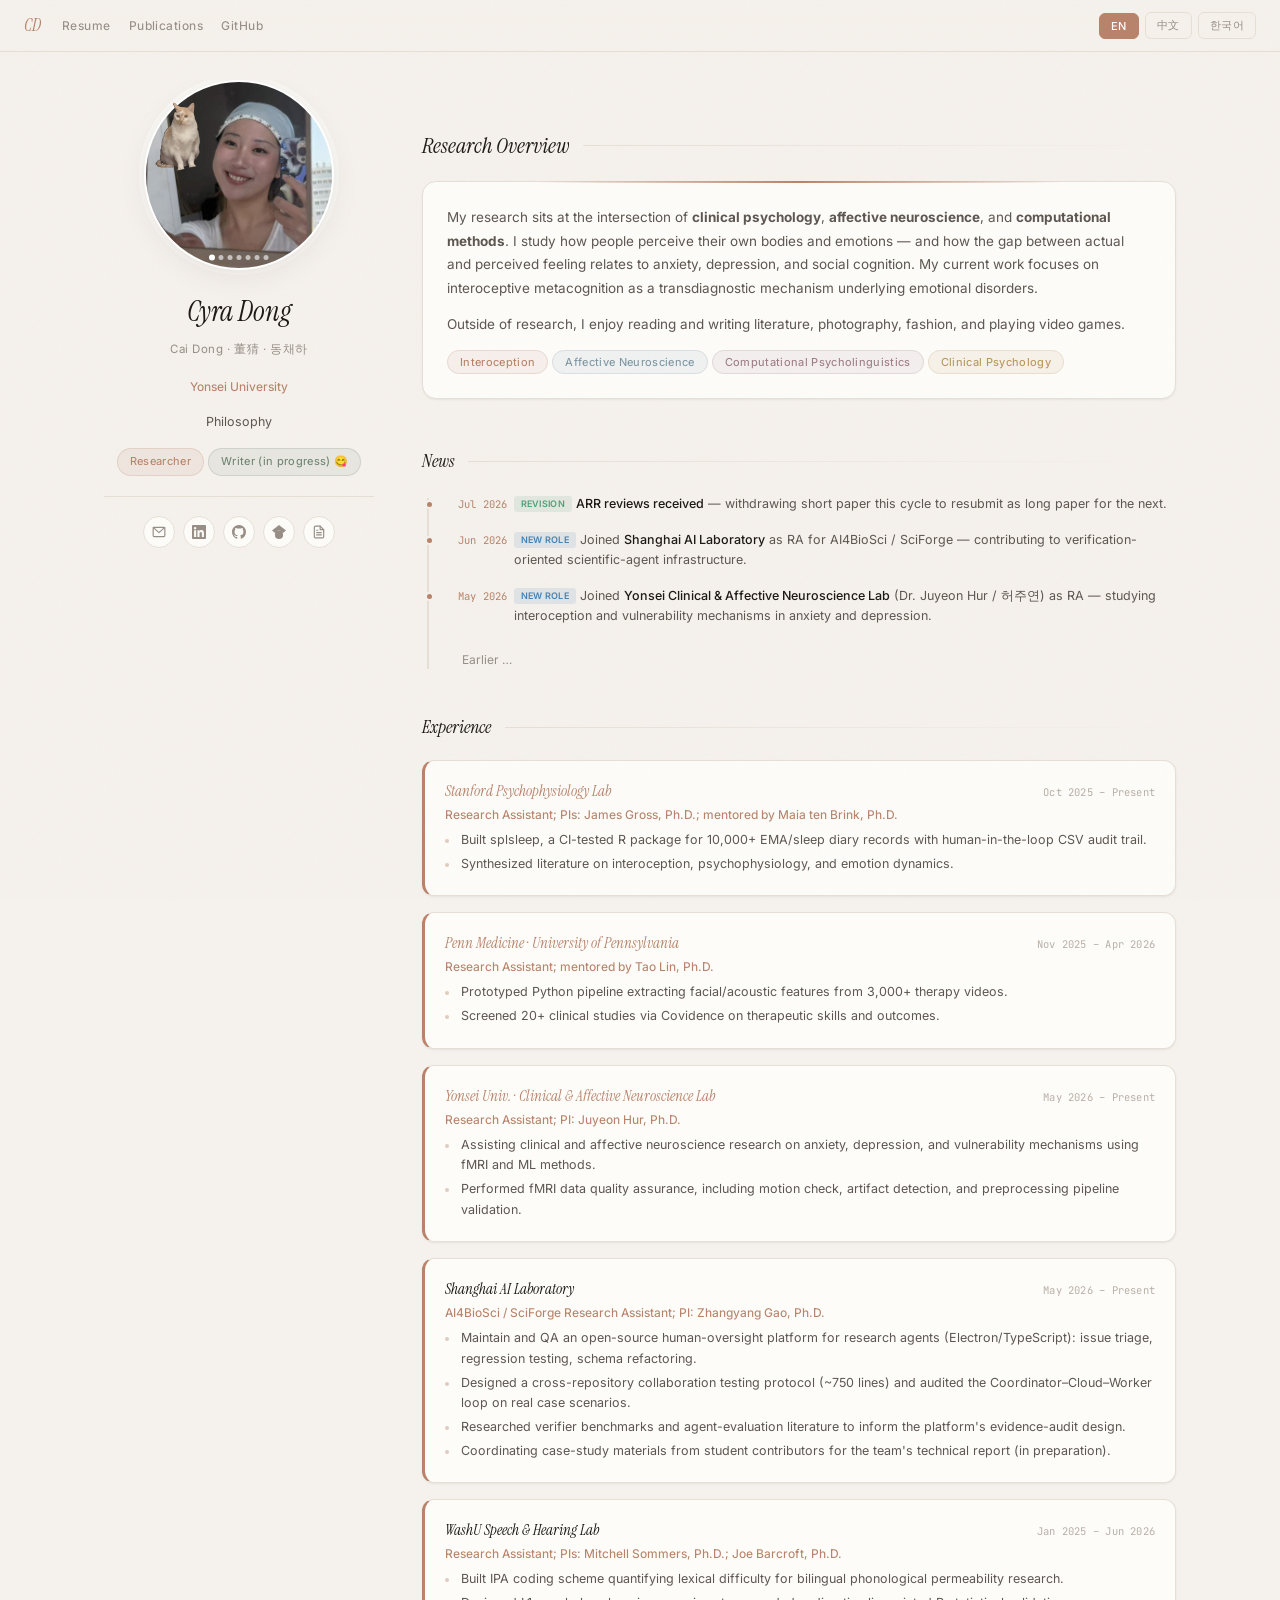
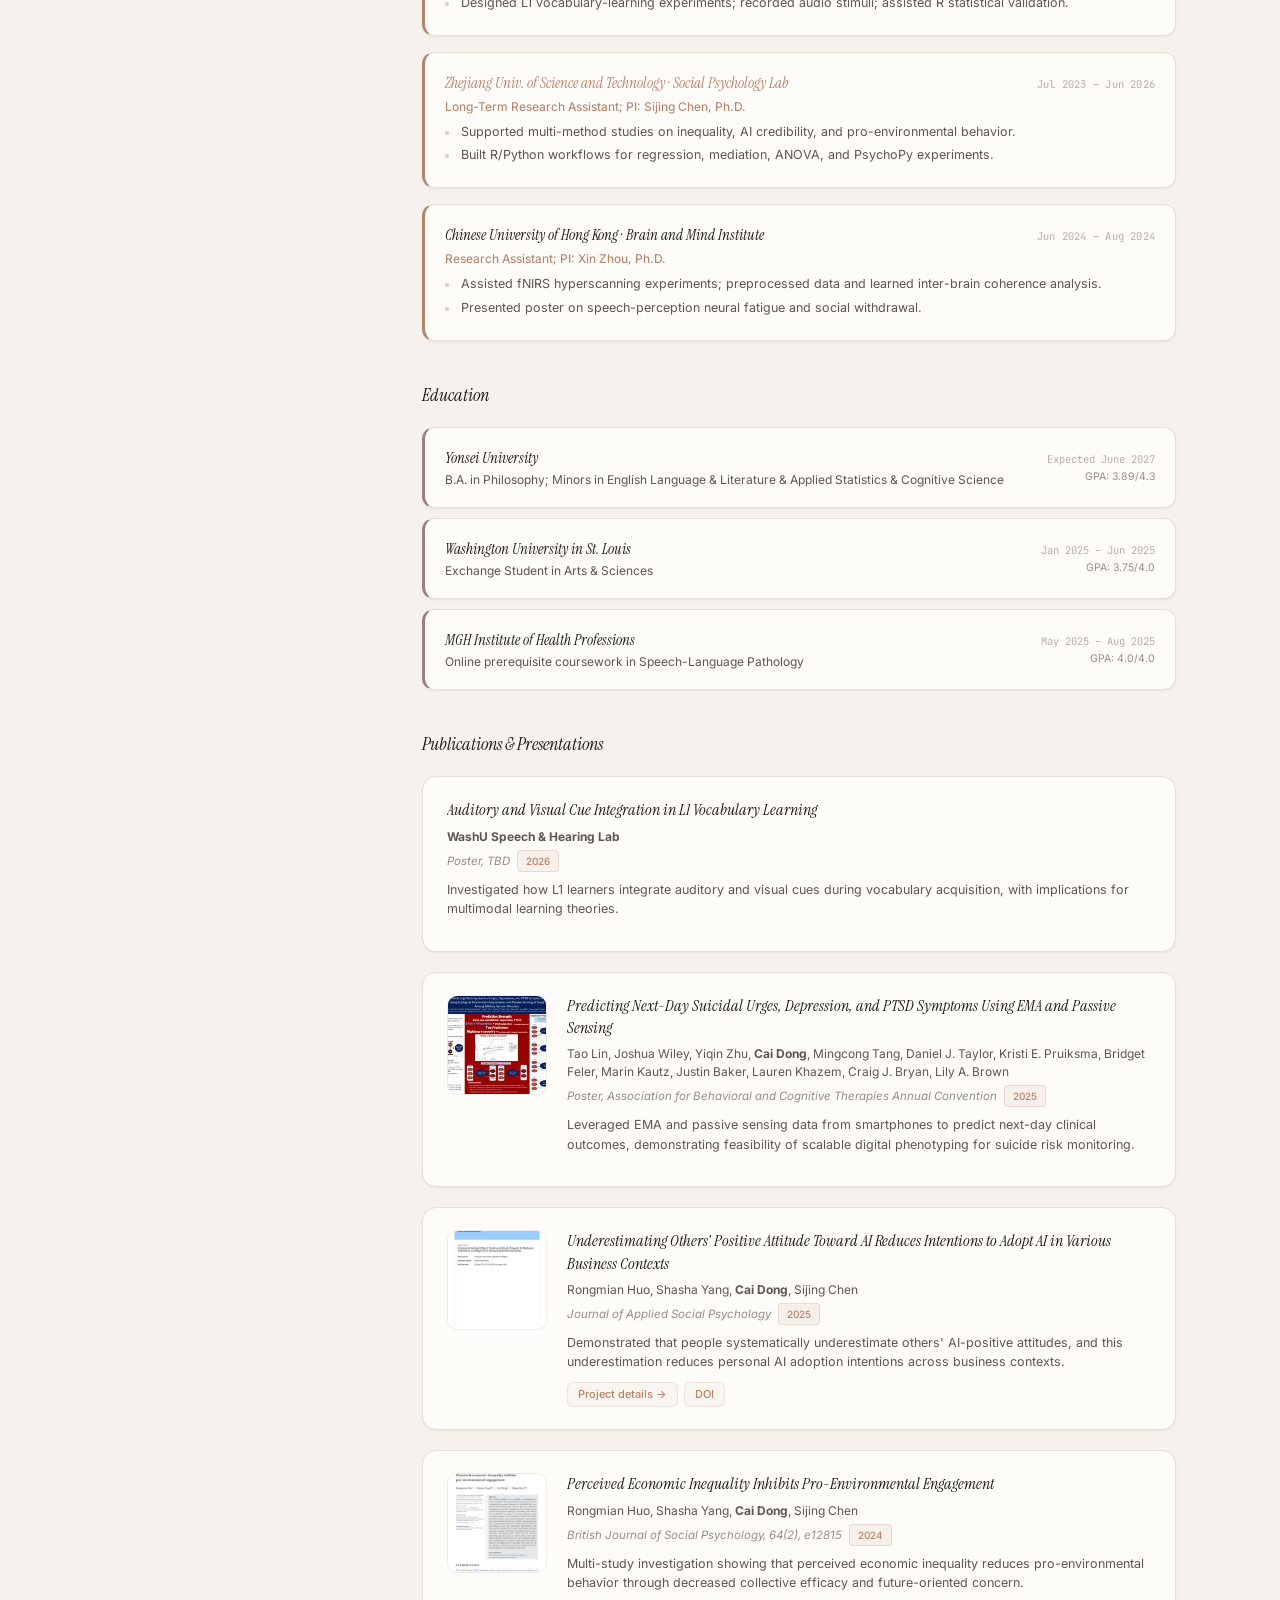
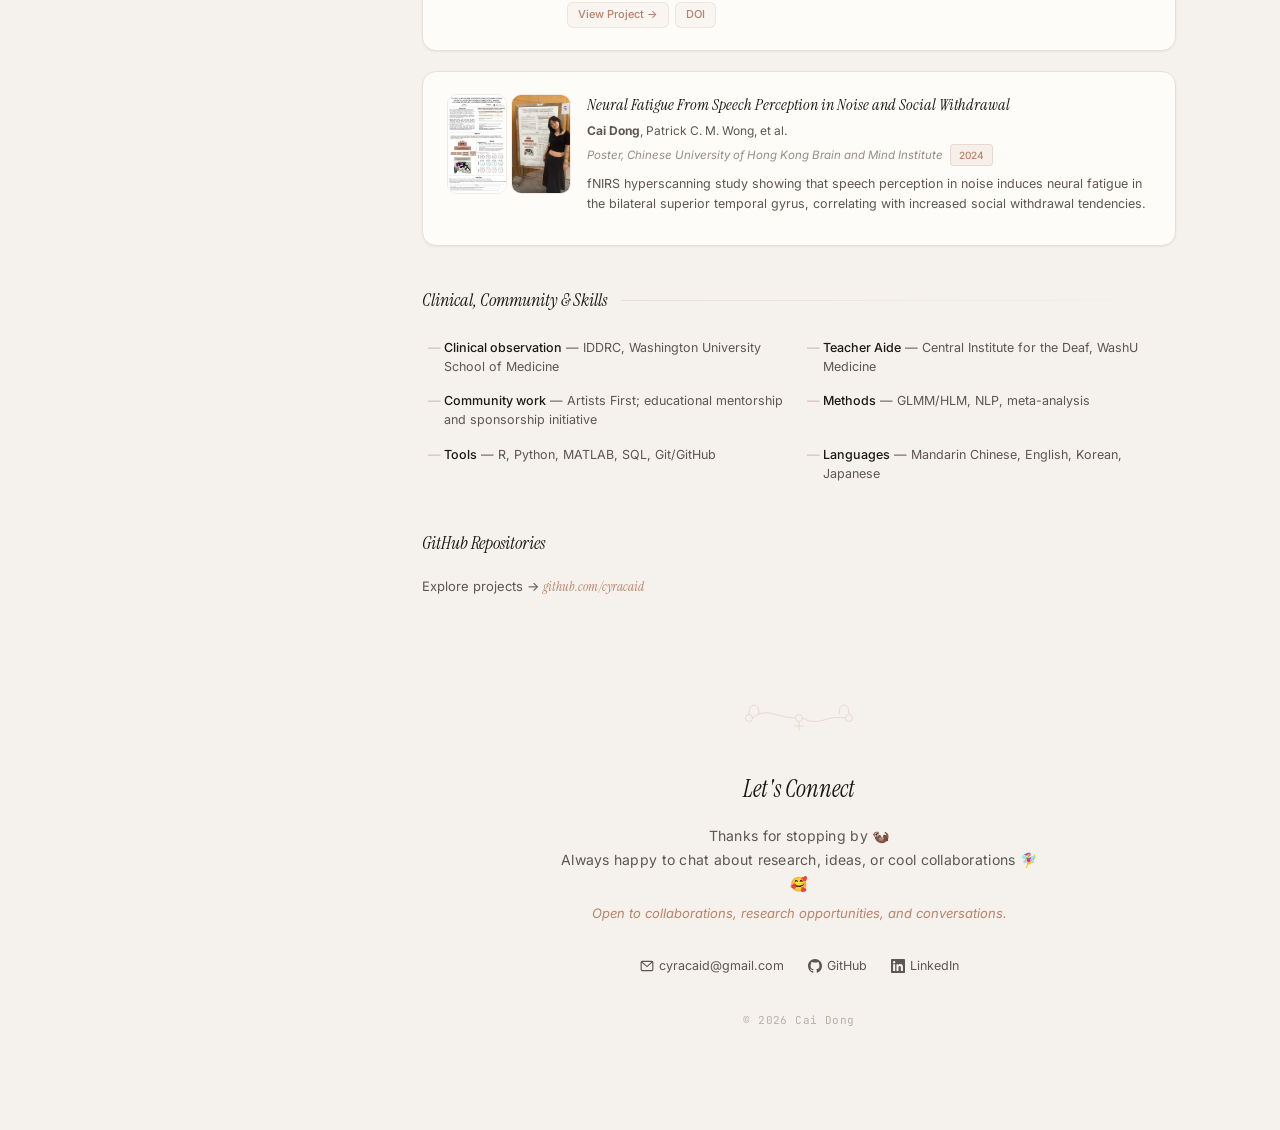
==== commit dd03f30b: "Update Shanghai AI Laboratory entry with accurate SciForge role (en/cn/ko)" ====
--- a/template_en.html
+++ b/template_en.html
@@ -1348,7 +1348,7 @@
         <div class="entry"><div class="entry-header"><span class="entry-org"><a href="https://spl.stanford.edu/" target="_blank">Stanford Psychophysiology Lab</a></span><span class="entry-date">Oct 2025 &ndash; Present</span></div><div class="entry-role">Research Assistant; PIs: James Gross, Ph.D.; mentored by Maia ten Brink, Ph.D.</div><ul class="entry-bullets"><li>Built splsleep, a CI-tested R package for 10,000+ EMA/sleep diary records with human-in-the-loop CSV audit trail.</li><li>Synthesized literature on interoception, psychophysiology, and emotion dynamics.</li></ul></div>
         <div class="entry"><div class="entry-header"><span class="entry-org"><a href="https://www.med.upenn.edu/apps/faculty/index.php/g275/p9830738" target="_blank">Penn Medicine &middot; University of Pennsylvania</a></span><span class="entry-date">Nov 2025 &ndash; Apr 2026</span></div><div class="entry-role">Research Assistant; mentored by Tao Lin, Ph.D.</div><ul class="entry-bullets"><li>Prototyped Python pipeline extracting facial/acoustic features from 3,000+ therapy videos.</li><li>Screened 20+ clinical studies via Covidence on therapeutic skills and outcomes.</li></ul></div>
         <div class="entry"><div class="entry-header"><span class="entry-org"><a href="https://www.jhurlab.org/" target="_blank">Yonsei Univ. &middot; Clinical &amp; Affective Neuroscience Lab</a></span><span class="entry-date">May 2026 &ndash; Present</span></div><div class="entry-role">Research Assistant; PI: Juyeon Hur, Ph.D.</div><ul class="entry-bullets"><li>Assisting clinical and affective neuroscience research on anxiety, depression, and vulnerability mechanisms using fMRI and ML methods.</li><li>Performed fMRI data quality assurance, including motion check, artifact detection, and preprocessing pipeline validation.</li></ul></div>
-        <div class="entry"><div class="entry-header"><span class="entry-org">Shanghai AI Laboratory</span><span class="entry-date">May 2026 &ndash; Present</span></div><div class="entry-role">AI4BioSci / SciForge Research Assistant; PI: Zhangyang Gao, Ph.D.</div><ul class="entry-bullets"><li>Built AgentServer infrastructure for auditable AI scientific reasoning with evidence-to-claim tracking.</li><li>Designed multi-agent debate workflow and social simulation framework.</li></ul></div>
+        <div class="entry"><div class="entry-header"><span class="entry-org">Shanghai AI Laboratory</span><span class="entry-date">May 2026 &ndash; Present</span></div><div class="entry-role">AI4BioSci / SciForge Research Assistant; PI: Zhangyang Gao, Ph.D.</div><ul class="entry-bullets"><li>Maintain and QA an open-source human-oversight platform for research agents (Electron/TypeScript): issue triage, regression testing, schema refactoring.</li><li>Designed a cross-repository collaboration testing protocol (~750 lines) and audited the Coordinator&ndash;Cloud&ndash;Worker loop on real case scenarios.</li><li>Researched verifier benchmarks and agent-evaluation literature to inform the platform's evidence-audit design.</li><li>Coordinating case-study materials from student contributors for the team's technical report (in preparation).</li></ul></div>
         <div class="entry"><div class="entry-header"><span class="entry-org">WashU Speech &amp; Hearing Lab</span><span class="entry-date">Jan 2025 &ndash; Jun 2026</span></div><div class="entry-role">Research Assistant; PIs: Mitchell Sommers, Ph.D.; Joe Barcroft, Ph.D.</div><ul class="entry-bullets"><li>Built IPA coding scheme quantifying lexical difficulty for bilingual phonological permeability research.</li><li>Designed L1 vocabulary-learning experiments; recorded audio stimuli; assisted R statistical validation.</li></ul></div>
         <div class="entry"><div class="entry-header"><span class="entry-org"><a href="https://www.researchgate.net/lab/Sijing-Chen-Lab/" target="_blank">Zhejiang Univ. of Science and Technology &middot; Social Psychology Lab</a></span><span class="entry-date">Jul 2023 &ndash; Jun 2026</span></div><div class="entry-role">Long-Term Research Assistant; PI: Sijing Chen, Ph.D.</div><ul class="entry-bullets"><li>Supported multi-method studies on inequality, AI credibility, and pro-environmental behavior.</li><li>Built R/Python workflows for regression, mediation, ANOVA, and PsychoPy experiments.</li></ul></div>
         <div class="entry"><div class="entry-header"><span class="entry-org">Chinese University of Hong Kong &middot; Brain and Mind Institute</span><span class="entry-date">Jun 2024 &ndash; Aug 2024</span></div><div class="entry-role">Research Assistant; PI: Xin Zhou, Ph.D.</div><ul class="entry-bullets"><li>Assisted fNIRS hyperscanning experiments; preprocessed data and learned inter-brain coherence analysis.</li><li>Presented poster on speech-perception neural fatigue and social withdrawal.</li></ul></div>
